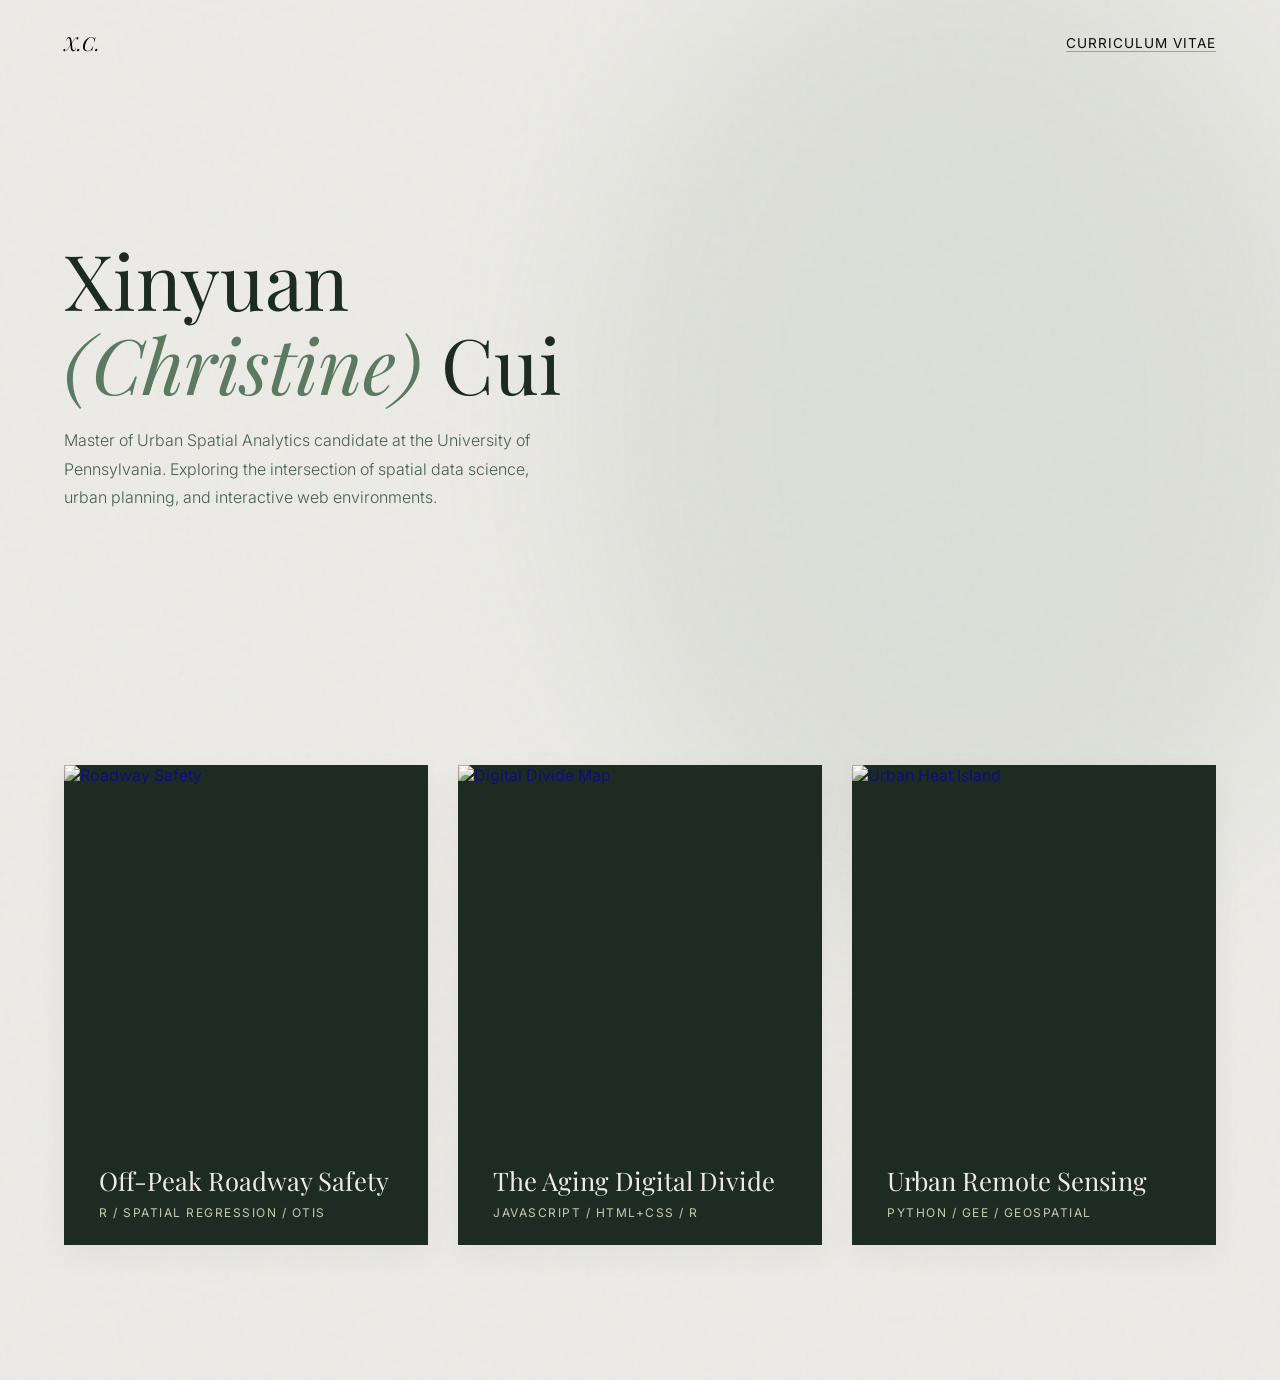
==== index.html @ 3299cdf0 "Add files via upload" ====
<!DOCTYPE html>
<html lang="en">
<head>
    <meta charset="UTF-8">
    <meta name="viewport" content="width=device-width, initial-scale=1.0">
    <title>Xinyuan (Christine) Cui | Portfolio</title>
    <link rel="preconnect" href="https://fonts.googleapis.com">
    <link rel="preconnect" href="https://fonts.gstatic.com" crossorigin>
    <link href="https://fonts.googleapis.com/css2?family=Playfair+Display:ital,wght@0,400;0,700;1,400&family=Inter:wght@300;400;500&display=swap" rel="stylesheet">
    
    <style>
        /* 核心色彩与基础排版 */
        :root {
            --bg-color: #ECEBE6; 
            --text-dark: #1E2B22; 
            --accent-green: #5B7A61; 
            --highlight: #C4CBAF; 
            --font-serif: 'Playfair Display', serif;
            --font-sans: 'Inter', sans-serif;
        }

        body {
            margin: 0; padding: 0;
            background-color: var(--bg-color);
            color: var(--text-dark);
            font-family: var(--font-sans);
            overflow-x: hidden;
            /* 胶片噪点质感 */
            background-image: url("data:image/svg+xml,%3Csvg viewBox='0 0 200 200' xmlns='http://www.w3.org/2000/svg'%3E%3Cfilter id='noiseFilter'%3E%3CfeTurbulence type='fractalNoise' baseFrequency='0.85' numOctaves='3' stitchTiles='stitch'/%3E%3C/filter%3E%3Crect width='100%25' height='100%25' filter='url(%23noiseFilter)' opacity='0.05'/%3E%3C/svg%3E");
        }

        ::-webkit-scrollbar { width: 0px; background: transparent; }

        /* 顶部导航 */
        nav {
            position: fixed; top: 0; width: 100%;
            padding: 30px 5vw; display: flex;
            justify-content: space-between; align-items: center;
            box-sizing: border-box; z-index: 100;
            mix-blend-mode: difference; color: #ECEBE6;
        }
        .nav-logo { font-family: var(--font-serif); font-size: 1.2rem; font-style: italic; }
        .resume-link {
            font-family: var(--font-sans); font-size: 0.85rem; text-transform: uppercase;
            letter-spacing: 1px; color: #ECEBE6; text-decoration: none;
            border-bottom: 1px solid rgba(236, 235, 230, 0.3); transition: all 0.3s ease;
        }
        .resume-link:hover { border-bottom-color: #ECEBE6; }

        /* 全屏首屏 */
        .hero {
            height: 85vh; display: flex; flex-direction: column;
            justify-content: center; padding-left: 5vw; position: relative;
        }
        .hero-bg-element {
            position: absolute; top: -10%; right: -5%;
            width: 60vw; height: 110vh; background-color: var(--accent-green);
            opacity: 0.1; border-radius: 50%; filter: blur(80px); z-index: -1;
        }
        .hero h1 { font-family: var(--font-serif); font-size: clamp(3.5rem, 6vw, 6rem); line-height: 1.1; margin: 0; font-weight: 400; }
        .hero h1 span { color: var(--accent-green); font-style: italic; }
        .hero-subtitle { margin-top: 20px; max-width: 500px; font-size: 1rem; line-height: 1.8; font-weight: 300; color: #4A5D4E; }

        /* =========================================
           5. 画廊风：三分栏悬浮交互网格
           ========================================= */
        .projects-grid {
            display: grid;
            grid-template-columns: repeat(3, 1fr); /* 一行三个 */
            gap: 30px; /* 卡片之间的间距 */
            padding: 0 5vw 15vh 5vw;
            max-width: 1600px;
            margin: 0 auto;
        }

        /* 将整个卡片作为链接 */
        .project-card {
            position: relative;
            height: 480px; /* 卡片统一高度 */
            overflow: hidden;
            display: flex;
            align-items: flex-end; /* 让文字默认沉在底部 */
            text-decoration: none; /* 去除链接下划线 */
            background-color: var(--text-dark);
            /* 关键交互：静止时的阴影和过渡动画 */
            box-shadow: 0 10px 30px rgba(0,0,0,0.05);
            transition: transform 0.5s cubic-bezier(0.25, 1, 0.5, 1), box-shadow 0.5s ease;
        }

        /* 鼠标悬浮：卡片整体放大变立体 */
        .project-card:hover {
            transform: scale(1.04) translateY(-10px);
            box-shadow: 0 30px 50px rgba(30, 43, 34, 0.2);
            z-index: 10;
        }

        /* 卡片背景图 */
        .project-bg {
            position: absolute;
            top: 0; left: 0; width: 100%; height: 100%;
            object-fit: cover;
            /* 静止时带有一点复古滤镜 */
            filter: grayscale(40%) sepia(20%);
            transition: transform 0.7s ease, filter 0.5s ease;
            z-index: 1;
        }

        /* 鼠标悬浮：图片往内部放大，色彩恢复 */
        .project-card:hover .project-bg {
            transform: scale(1.1);
            filter: grayscale(0%) sepia(0%);
        }

        /* 渐变遮罩：确保文字永远清晰 */
        .project-overlay {
            position: absolute;
            top: 0; left: 0; width: 100%; height: 100%;
            background: linear-gradient(to top, rgba(30,43,34, 0.95) 0%, rgba(30,43,34, 0.2) 60%, transparent 100%);
            z-index: 2;
            transition: background 0.5s ease;
        }

        /* 鼠标悬浮：遮罩变更为森绿色，且覆盖全图 */
        .project-card:hover .project-overlay {
            background: rgba(91,122,97, 0.85); /* 半透明森绿底色 */
        }

        /* 卡片文本内容区 */
        .project-content {
            position: relative;
            z-index: 3;
            padding: 35px;
            color: #ECEBE6;
            width: 100%;
            box-sizing: border-box;
            transform: translateY(10px); /* 静止时稍微偏下 */
            transition: transform 0.5s cubic-bezier(0.25, 1, 0.5, 1);
        }

        /* 鼠标悬浮：文字整体上浮 */
        .project-card:hover .project-content {
            transform: translateY(0);
        }

        .project-title {
            font-family: var(--font-serif);
            font-size: 1.6rem;
            margin: 0 0 8px 0;
            font-weight: 400;
        }

        .project-tags {
            font-size: 0.75rem;
            text-transform: uppercase;
            letter-spacing: 1.5px;
            color: var(--highlight);
            margin: 0;
            transition: margin 0.5s ease;
        }

        /* 隐藏的详细信息：静止时高度为0且透明 */
        .project-details {
            max-height: 0;
            opacity: 0;
            overflow: hidden;
            font-family: var(--font-sans);
            font-size: 0.9rem;
            font-weight: 300;
            line-height: 1.6;
            color: rgba(236, 235, 230, 0.9);
            transition: all 0.5s cubic-bezier(0.25, 1, 0.5, 1);
        }

        /* 鼠标悬浮：展开隐藏信息 */
        .project-card:hover .project-details {
            max-height: 200px;
            opacity: 1;
            margin-top: 20px; /* 撑开与标题的间距 */
        }

        /* 响应式：屏幕变窄时自动变成两列或一列 */
        @media (max-width: 1100px) {
            .projects-grid { grid-template-columns: repeat(2, 1fr); }
        }
        @media (max-width: 768px) {
            .projects-grid { grid-template-columns: 1fr; }
            .hero { height: 70vh; }
            .hero h1 { font-size: 3.5rem; }
        }
    </style>
</head>
<body>

    <nav>
        <div class="nav-logo">X.C.</div>
        <a href="assets/resume.pdf" target="_blank" class="resume-link">Curriculum Vitae</a>
    </nav>

    <section class="hero">
        <div class="hero-bg-element"></div>
        <h1>Xinyuan<br><span>(Christine)</span> Cui</h1>
        <p class="hero-subtitle">
            Master of Urban Spatial Analytics candidate at the University of Pennsylvania. Exploring the intersection of spatial data science, urban planning, and interactive web environments.
        </p>
    </section>

    <section class="projects-grid">
        
        <a href="projects/otis_roadway_safety/analysis.html" class="project-card">
            <img src="assets/project1_cover.jpg" alt="Roadway Safety" class="project-bg">
            <div class="project-overlay"></div>
            
            <div class="project-content">
                <h2 class="project-title">Off-Peak Roadway Safety</h2>
                <p class="project-tags">R / Spatial Regression / OTIS</p>
                
                <div class="project-details">
                    A spatial analysis project for the Philadelphia OTIS. By cleaning and applying spatial regression models to crash data, this project identifies high-risk urban corridors and built-environment factors during non-peak hours.
                    <br><br><strong>Click to view Quarto Report →</strong>
                </div>
            </div>
        </a>

        <a href="projects/digital_divide_map/map.html" class="project-card">
            <img src="assets/project2_cover.jpg" alt="Digital Divide Map" class="project-bg">
            <div class="project-overlay"></div>
            
            <div class="project-content">
                <h2 class="project-title">The Aging Digital Divide</h2>
                <p class="project-tags">JavaScript / HTML+CSS / R</p>
                
                <div class="project-details">
                    An interactive bivariate mapping application utilizing ACS data. It visualizes the intersection of median age and broadband access across Philadelphia, highlighting severe connectivity gaps in older neighborhoods.
                    <br><br><strong>Click to launch Web App →</strong>
                </div>
            </div>
        </a>

        <a href="#" class="project-card">
            <img src="assets/project3_cover.jpg" alt="Urban Heat Island" class="project-bg">
            <div class="project-overlay"></div>
            
            <div class="project-content">
                <h2 class="project-title">Urban Remote Sensing</h2>
                <p class="project-tags">Python / GEE / Geospatial</p>
                
                <div class="project-details">
                    Utilizing satellite imagery and machine learning to monitor urban surface temperatures and vegetative cover, providing actionable insights for sustainable city planning and climate resilience.
                    <br><br><strong>Click to view Analysis →</strong>
                </div>
            </div>
        </a>

    </section>

</body>
</html>
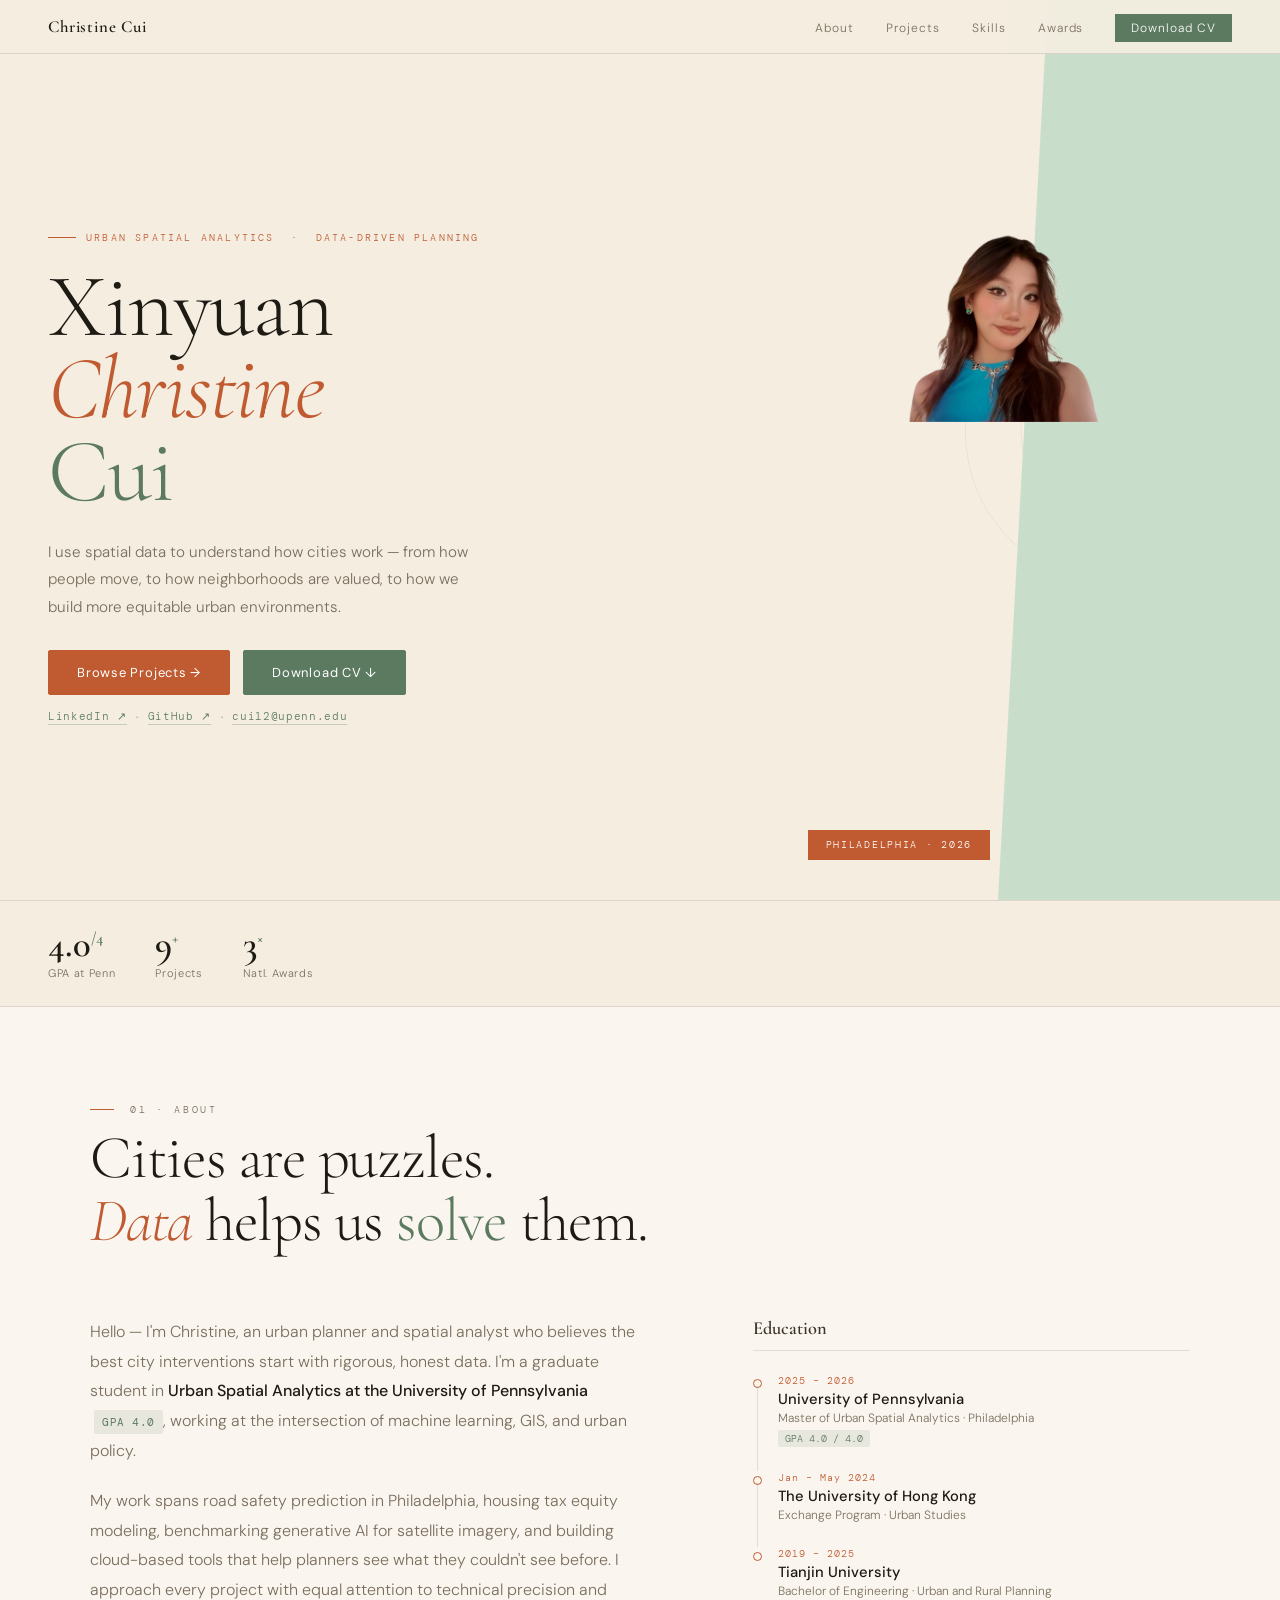
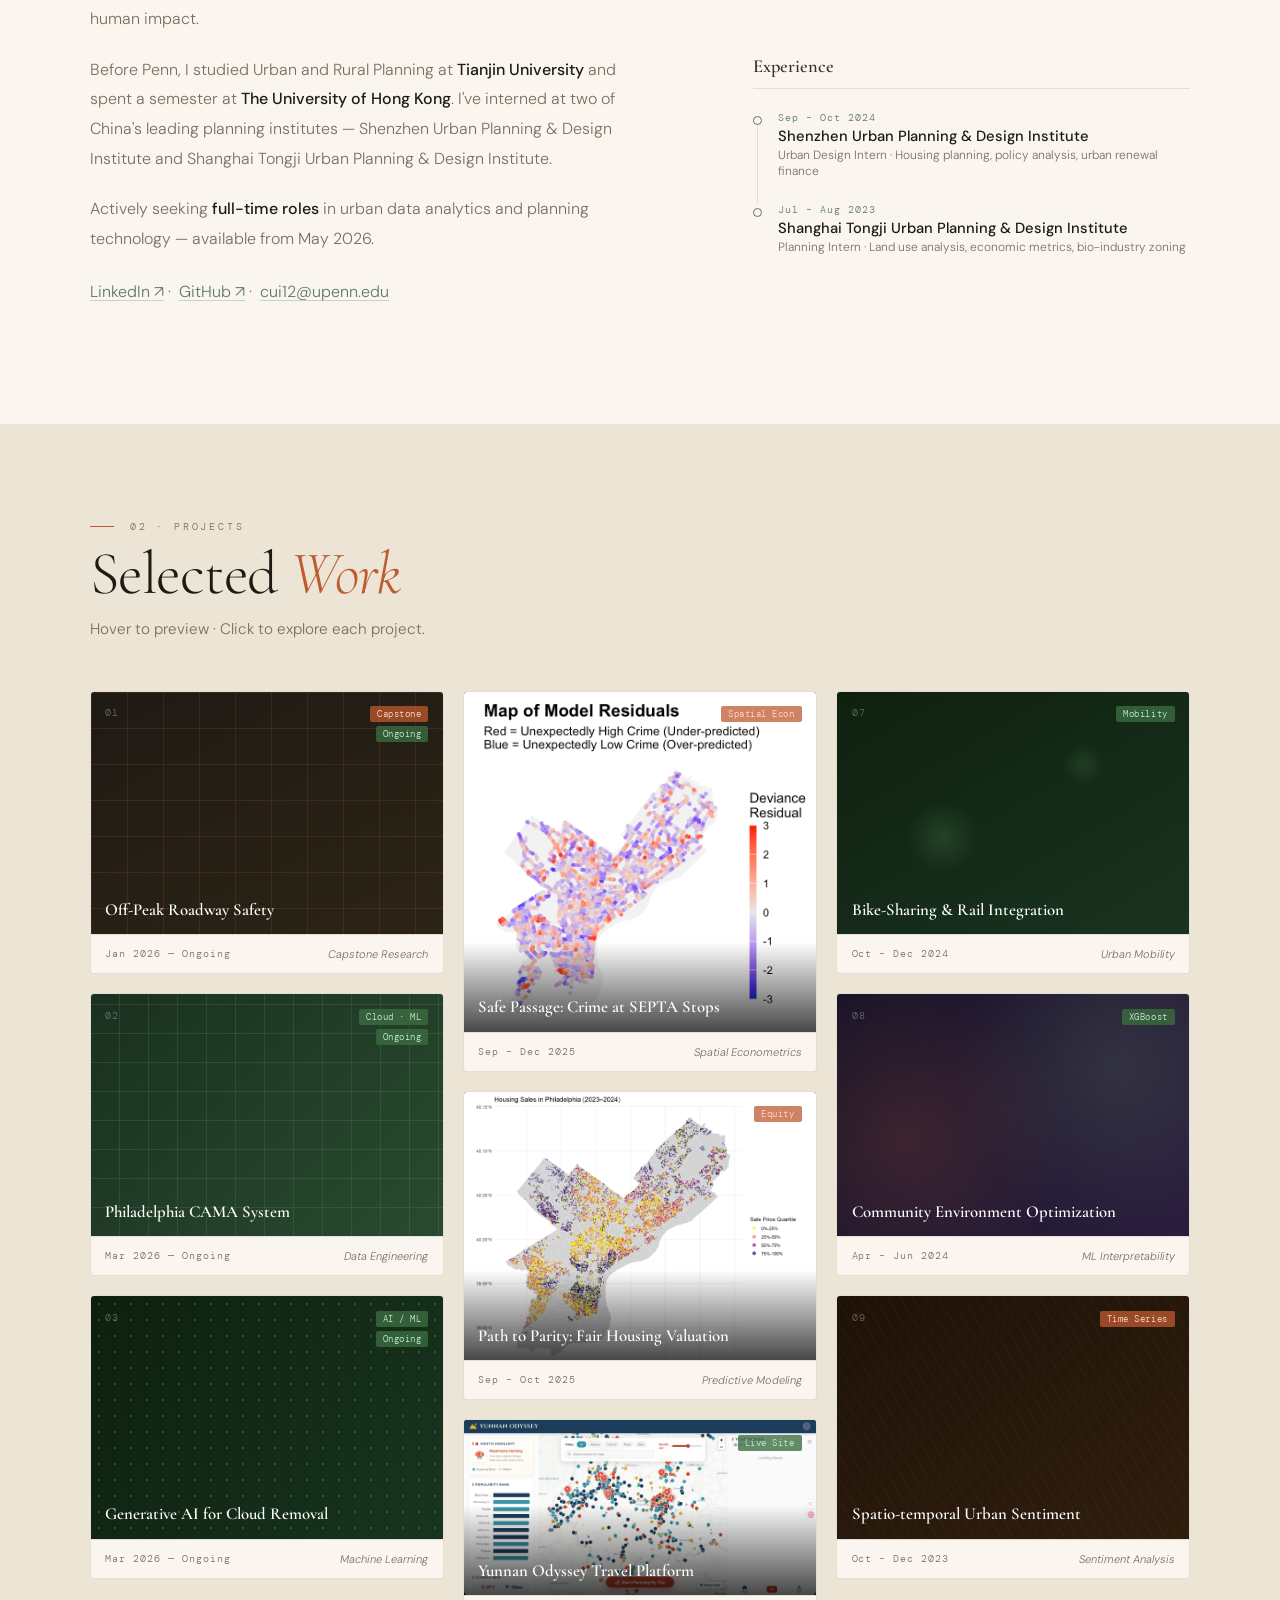
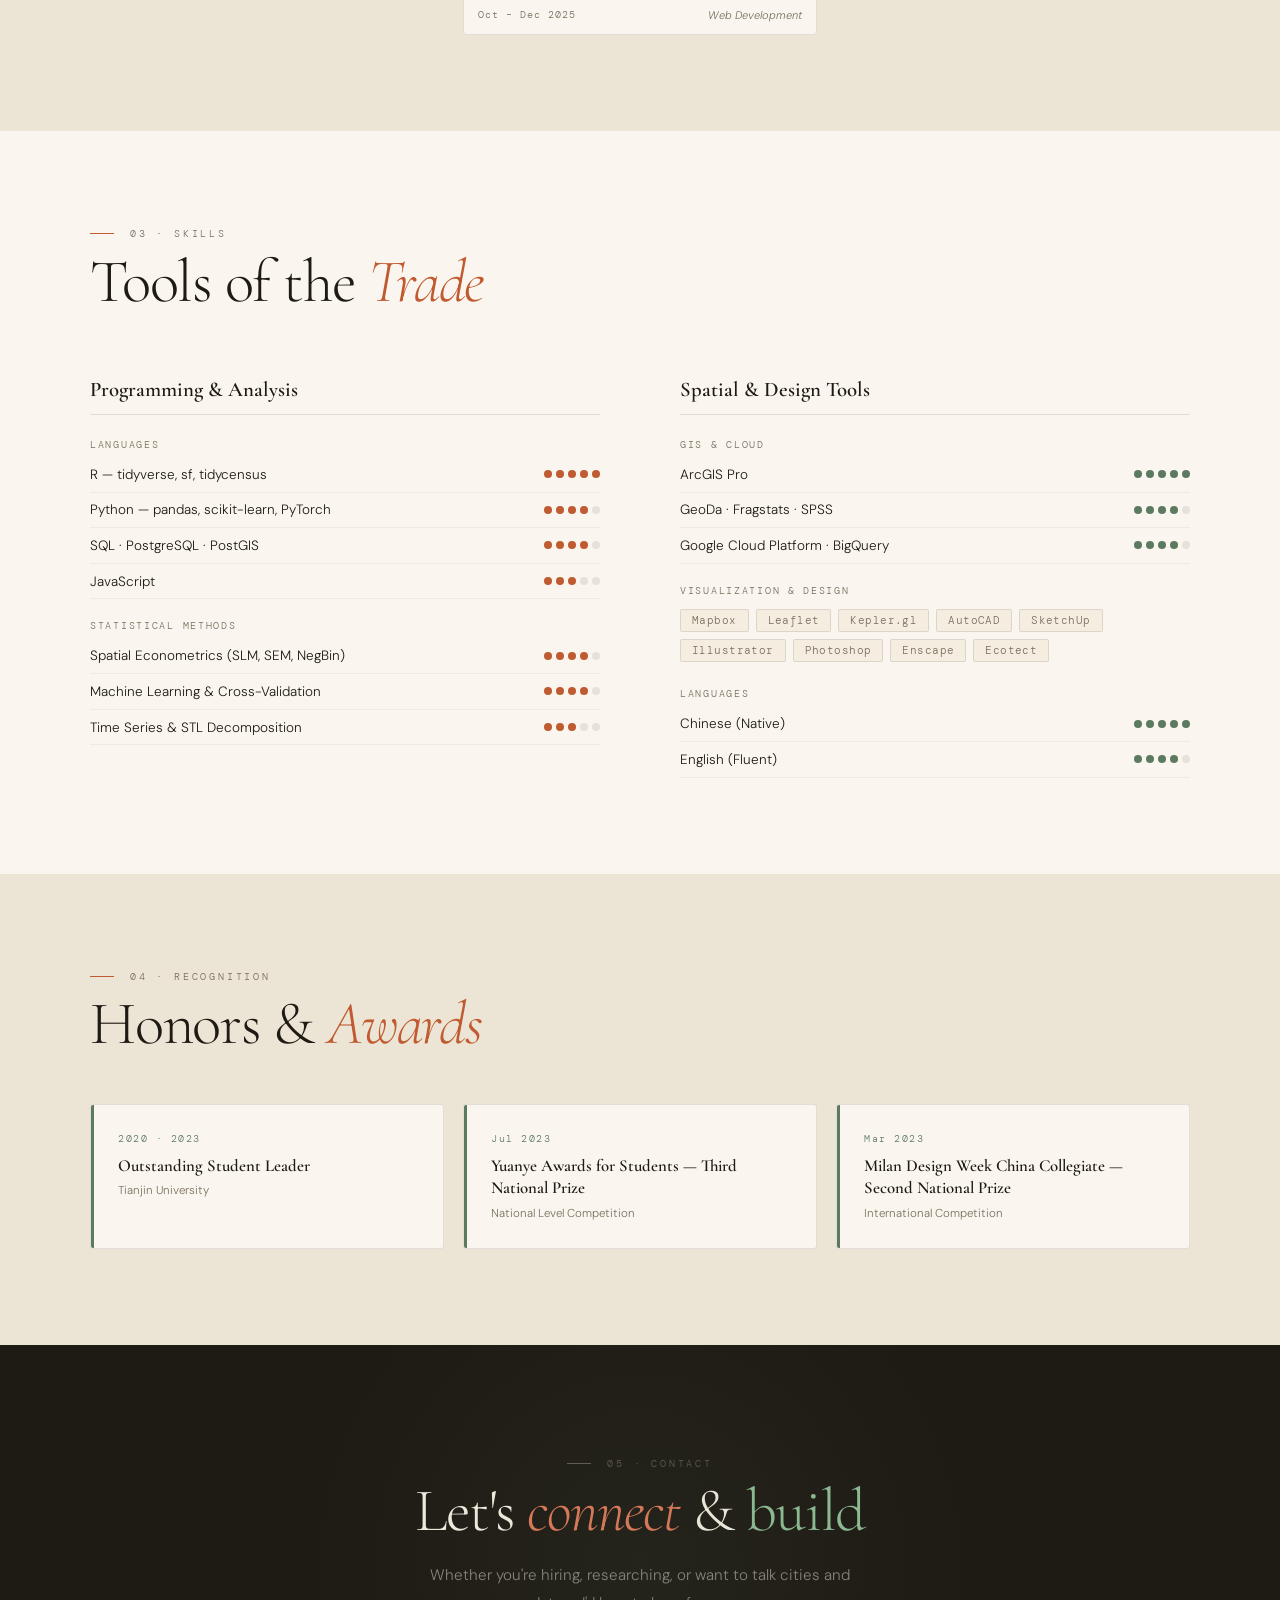
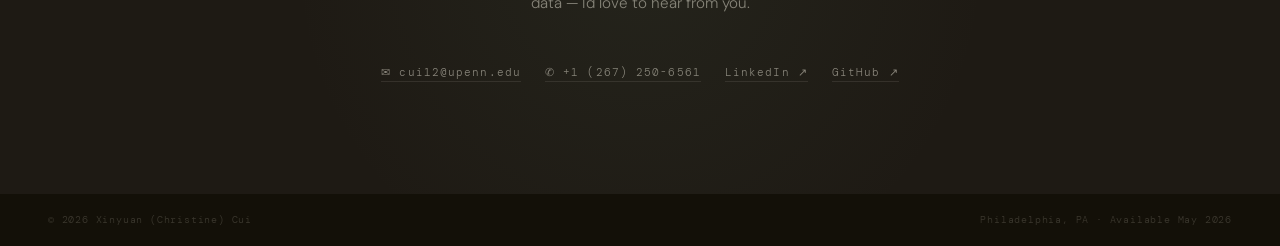
==== commit 999ba4d7: "Replace portfolio with updated personal website New design includes full project gallery, about sect" ====
--- a/index.html
+++ b/index.html
@@ -1,257 +1,573 @@
 <!DOCTYPE html>
 <html lang="en">
 <head>
-    <meta charset="UTF-8">
-    <meta name="viewport" content="width=device-width, initial-scale=1.0">
-    <title>Xinyuan (Christine) Cui | Portfolio</title>
-    <link rel="preconnect" href="https://fonts.googleapis.com">
-    <link rel="preconnect" href="https://fonts.gstatic.com" crossorigin>
-    <link href="https://fonts.googleapis.com/css2?family=Playfair+Display:ital,wght@0,400;0,700;1,400&family=Inter:wght@300;400;500&display=swap" rel="stylesheet">
-    
-    <style>
-        /* 核心色彩与基础排版 */
-        :root {
-            --bg-color: #ECEBE6; 
-            --text-dark: #1E2B22; 
-            --accent-green: #5B7A61; 
-            --highlight: #C4CBAF; 
-            --font-serif: 'Playfair Display', serif;
-            --font-sans: 'Inter', sans-serif;
-        }
-
-        body {
-            margin: 0; padding: 0;
-            background-color: var(--bg-color);
-            color: var(--text-dark);
-            font-family: var(--font-sans);
-            overflow-x: hidden;
-            /* 胶片噪点质感 */
-            background-image: url("data:image/svg+xml,%3Csvg viewBox='0 0 200 200' xmlns='http://www.w3.org/2000/svg'%3E%3Cfilter id='noiseFilter'%3E%3CfeTurbulence type='fractalNoise' baseFrequency='0.85' numOctaves='3' stitchTiles='stitch'/%3E%3C/filter%3E%3Crect width='100%25' height='100%25' filter='url(%23noiseFilter)' opacity='0.05'/%3E%3C/svg%3E");
-        }
-
-        ::-webkit-scrollbar { width: 0px; background: transparent; }
-
-        /* 顶部导航 */
-        nav {
-            position: fixed; top: 0; width: 100%;
-            padding: 30px 5vw; display: flex;
-            justify-content: space-between; align-items: center;
-            box-sizing: border-box; z-index: 100;
-            mix-blend-mode: difference; color: #ECEBE6;
-        }
-        .nav-logo { font-family: var(--font-serif); font-size: 1.2rem; font-style: italic; }
-        .resume-link {
-            font-family: var(--font-sans); font-size: 0.85rem; text-transform: uppercase;
-            letter-spacing: 1px; color: #ECEBE6; text-decoration: none;
-            border-bottom: 1px solid rgba(236, 235, 230, 0.3); transition: all 0.3s ease;
-        }
-        .resume-link:hover { border-bottom-color: #ECEBE6; }
-
-        /* 全屏首屏 */
-        .hero {
-            height: 85vh; display: flex; flex-direction: column;
-            justify-content: center; padding-left: 5vw; position: relative;
-        }
-        .hero-bg-element {
-            position: absolute; top: -10%; right: -5%;
-            width: 60vw; height: 110vh; background-color: var(--accent-green);
-            opacity: 0.1; border-radius: 50%; filter: blur(80px); z-index: -1;
-        }
-        .hero h1 { font-family: var(--font-serif); font-size: clamp(3.5rem, 6vw, 6rem); line-height: 1.1; margin: 0; font-weight: 400; }
-        .hero h1 span { color: var(--accent-green); font-style: italic; }
-        .hero-subtitle { margin-top: 20px; max-width: 500px; font-size: 1rem; line-height: 1.8; font-weight: 300; color: #4A5D4E; }
-
-        /* =========================================
-           5. 画廊风：三分栏悬浮交互网格
-           ========================================= */
-        .projects-grid {
-            display: grid;
-            grid-template-columns: repeat(3, 1fr); /* 一行三个 */
-            gap: 30px; /* 卡片之间的间距 */
-            padding: 0 5vw 15vh 5vw;
-            max-width: 1600px;
-            margin: 0 auto;
-        }
-
-        /* 将整个卡片作为链接 */
-        .project-card {
-            position: relative;
-            height: 480px; /* 卡片统一高度 */
-            overflow: hidden;
-            display: flex;
-            align-items: flex-end; /* 让文字默认沉在底部 */
-            text-decoration: none; /* 去除链接下划线 */
-            background-color: var(--text-dark);
-            /* 关键交互：静止时的阴影和过渡动画 */
-            box-shadow: 0 10px 30px rgba(0,0,0,0.05);
-            transition: transform 0.5s cubic-bezier(0.25, 1, 0.5, 1), box-shadow 0.5s ease;
-        }
-
-        /* 鼠标悬浮：卡片整体放大变立体 */
-        .project-card:hover {
-            transform: scale(1.04) translateY(-10px);
-            box-shadow: 0 30px 50px rgba(30, 43, 34, 0.2);
-            z-index: 10;
-        }
-
-        /* 卡片背景图 */
-        .project-bg {
-            position: absolute;
-            top: 0; left: 0; width: 100%; height: 100%;
-            object-fit: cover;
-            /* 静止时带有一点复古滤镜 */
-            filter: grayscale(40%) sepia(20%);
-            transition: transform 0.7s ease, filter 0.5s ease;
-            z-index: 1;
-        }
-
-        /* 鼠标悬浮：图片往内部放大，色彩恢复 */
-        .project-card:hover .project-bg {
-            transform: scale(1.1);
-            filter: grayscale(0%) sepia(0%);
-        }
-
-        /* 渐变遮罩：确保文字永远清晰 */
-        .project-overlay {
-            position: absolute;
-            top: 0; left: 0; width: 100%; height: 100%;
-            background: linear-gradient(to top, rgba(30,43,34, 0.95) 0%, rgba(30,43,34, 0.2) 60%, transparent 100%);
-            z-index: 2;
-            transition: background 0.5s ease;
-        }
-
-        /* 鼠标悬浮：遮罩变更为森绿色，且覆盖全图 */
-        .project-card:hover .project-overlay {
-            background: rgba(91,122,97, 0.85); /* 半透明森绿底色 */
-        }
-
-        /* 卡片文本内容区 */
-        .project-content {
-            position: relative;
-            z-index: 3;
-            padding: 35px;
-            color: #ECEBE6;
-            width: 100%;
-            box-sizing: border-box;
-            transform: translateY(10px); /* 静止时稍微偏下 */
-            transition: transform 0.5s cubic-bezier(0.25, 1, 0.5, 1);
-        }
-
-        /* 鼠标悬浮：文字整体上浮 */
-        .project-card:hover .project-content {
-            transform: translateY(0);
-        }
-
-        .project-title {
-            font-family: var(--font-serif);
-            font-size: 1.6rem;
-            margin: 0 0 8px 0;
-            font-weight: 400;
-        }
-
-        .project-tags {
-            font-size: 0.75rem;
-            text-transform: uppercase;
-            letter-spacing: 1.5px;
-            color: var(--highlight);
-            margin: 0;
-            transition: margin 0.5s ease;
-        }
-
-        /* 隐藏的详细信息：静止时高度为0且透明 */
-        .project-details {
-            max-height: 0;
-            opacity: 0;
-            overflow: hidden;
-            font-family: var(--font-sans);
-            font-size: 0.9rem;
-            font-weight: 300;
-            line-height: 1.6;
-            color: rgba(236, 235, 230, 0.9);
-            transition: all 0.5s cubic-bezier(0.25, 1, 0.5, 1);
-        }
-
-        /* 鼠标悬浮：展开隐藏信息 */
-        .project-card:hover .project-details {
-            max-height: 200px;
-            opacity: 1;
-            margin-top: 20px; /* 撑开与标题的间距 */
-        }
-
-        /* 响应式：屏幕变窄时自动变成两列或一列 */
-        @media (max-width: 1100px) {
-            .projects-grid { grid-template-columns: repeat(2, 1fr); }
-        }
-        @media (max-width: 768px) {
-            .projects-grid { grid-template-columns: 1fr; }
-            .hero { height: 70vh; }
-            .hero h1 { font-size: 3.5rem; }
-        }
-    </style>
+  <meta charset="UTF-8">
+  <meta name="viewport" content="width=device-width, initial-scale=1.0">
+  <title>Christine Cui — Urban Spatial Analyst</title>
+  <link rel="preconnect" href="https://fonts.googleapis.com">
+  <link href="https://fonts.googleapis.com/css2?family=Cormorant+Garamond:ital,wght@0,300;0,400;0,600;1,300;1,500&family=DM+Sans:ital,wght@0,300;0,400;0,500;1,300&family=DM+Mono:wght@300;400&display=swap" rel="stylesheet">
+  <link rel="stylesheet" href="style.css">
 </head>
 <body>
 
-    <nav>
-        <div class="nav-logo">X.C.</div>
-        <a href="assets/resume.pdf" target="_blank" class="resume-link">Curriculum Vitae</a>
-    </nav>
-
-    <section class="hero">
-        <div class="hero-bg-element"></div>
-        <h1>Xinyuan<br><span>(Christine)</span> Cui</h1>
-        <p class="hero-subtitle">
-            Master of Urban Spatial Analytics candidate at the University of Pennsylvania. Exploring the intersection of spatial data science, urban planning, and interactive web environments.
+<!-- ============================================================
+  NAV
+  ============================================================ -->
+<nav>
+  <a href="#" class="nav-logo">Christine Cui</a>
+  <ul class="nav-links">
+    <li><a href="#about">About</a></li>
+    <li><a href="#projects">Projects</a></li>
+    <li><a href="#skills">Skills</a></li>
+    <li><a href="#awards">Awards</a></li>
+    <li><a href="CV 0327 job.pdf" download class="nav-cta">Download CV</a></li>
+  </ul>
+</nav>
+
+
+<!-- ============================================================
+  HERO
+  ============================================================ -->
+<section class="hero">
+  <div class="hero-bg-letter" aria-hidden="true">C</div>
+
+  <!-- Left: text -->
+  <div class="hero-left">
+    <div class="hero-eyebrow">Urban Spatial Analytics &nbsp;·&nbsp; Data-Driven Planning</div>
+    <h1>Xinyuan<br><em>Christine</em><br><span class="gr">Cui</span></h1>
+    <p class="hero-desc">I use spatial data to understand how cities work — from how people move, to how neighborhoods are valued, to how we build more equitable urban environments.</p>
+    <div class="hero-ctas">
+      <a href="#projects" class="btn btn-rust">Browse Projects →</a>
+      <a href="CV 0327 job.pdf" download class="btn btn-sage">Download CV ↓</a>
+    </div>
+    <div class="hero-social">
+      <a href="https://www.linkedin.com/in/christine-cuixinyuan/" target="_blank" class="hero-social-link">LinkedIn ↗</a>
+      <span class="hero-social-dot">·</span>
+      <a href="https://github.com/ChristineCui12" target="_blank" class="hero-social-link">GitHub ↗</a>
+      <span class="hero-social-dot">·</span>
+      <a href="mailto:cui12@upenn.edu" class="hero-social-link">cui12@upenn.edu</a>
+    </div>
+  </div>
+
+  <!-- Right: photo panel -->
+  <div class="hero-photo">
+    <div class="photo-bg"></div>
+    <img src="photo.png" alt="Christine Cui" class="photo-img">
+    <div class="photo-badge">Philadelphia · 2026</div>
+  </div>
+</section>
+
+<div class="hero-stats-bar">
+  <div class="hero-stats">
+    <div><div class="stat-val">4.0<sup>/4</sup></div><div class="stat-lbl">GPA at Penn</div></div>
+    <div><div class="stat-val">9<sup>+</sup></div><div class="stat-lbl">Projects</div></div>
+    <div><div class="stat-val">3<sup>×</sup></div><div class="stat-lbl">Natl. Awards</div></div>
+  </div>
+</div>
+
+
+<!-- ============================================================
+  ABOUT  (01)
+  ============================================================ -->
+<section id="about">
+  <div class="container">
+    <div class="sec-eyebrow">01 · About</div>
+    <h2>Cities are puzzles.<br><em>Data</em> helps us <span class="gr">solve</span> them.</h2>
+
+    <div class="about-grid reveal">
+
+      <!-- Left: bio text -->
+      <div class="about-text">
+        <p>Hello — I'm Christine, an urban planner and spatial analyst who believes the best city interventions start with rigorous, honest data. I'm a graduate student in <strong>Urban Spatial Analytics at the University of Pennsylvania</strong><span class="badge">GPA 4.0</span>, working at the intersection of machine learning, GIS, and urban policy.</p>
+        <p>My work spans road safety prediction in Philadelphia, housing tax equity modeling, benchmarking generative AI for satellite imagery, and building cloud-based tools that help planners see what they couldn't see before. I approach every project with equal attention to technical precision and human impact.</p>
+        <p>Before Penn, I studied Urban and Rural Planning at <strong>Tianjin University</strong> and spent a semester at <strong>The University of Hong Kong</strong>. I've interned at two of China's leading planning institutes — Shenzhen Urban Planning &amp; Design Institute and Shanghai Tongji Urban Planning &amp; Design Institute.</p>
+        <p>Actively seeking <strong>full-time roles</strong> in urban data analytics and planning technology — available from May 2026.</p>
+        <p style="margin-top:1.5rem">
+          <a href="https://www.linkedin.com/in/christine-cuixinyuan/" target="_blank">LinkedIn ↗</a>&nbsp;·&nbsp;
+          <a href="https://github.com/ChristineCui12" target="_blank">GitHub ↗</a>&nbsp;·&nbsp;
+          <a href="mailto:cui12@upenn.edu">cui12@upenn.edu</a>
         </p>
-    </section>
-
-    <section class="projects-grid">
-        
-        <a href="projects/otis_roadway_safety/analysis.html" class="project-card">
-            <img src="assets/project1_cover.jpg" alt="Roadway Safety" class="project-bg">
-            <div class="project-overlay"></div>
-            
-            <div class="project-content">
-                <h2 class="project-title">Off-Peak Roadway Safety</h2>
-                <p class="project-tags">R / Spatial Regression / OTIS</p>
-                
-                <div class="project-details">
-                    A spatial analysis project for the Philadelphia OTIS. By cleaning and applying spatial regression models to crash data, this project identifies high-risk urban corridors and built-environment factors during non-peak hours.
-                    <br><br><strong>Click to view Quarto Report →</strong>
-                </div>
-            </div>
-        </a>
-
-        <a href="projects/digital_divide_map/map.html" class="project-card">
-            <img src="assets/project2_cover.jpg" alt="Digital Divide Map" class="project-bg">
-            <div class="project-overlay"></div>
-            
-            <div class="project-content">
-                <h2 class="project-title">The Aging Digital Divide</h2>
-                <p class="project-tags">JavaScript / HTML+CSS / R</p>
-                
-                <div class="project-details">
-                    An interactive bivariate mapping application utilizing ACS data. It visualizes the intersection of median age and broadband access across Philadelphia, highlighting severe connectivity gaps in older neighborhoods.
-                    <br><br><strong>Click to launch Web App →</strong>
-                </div>
-            </div>
-        </a>
-
-        <a href="#" class="project-card">
-            <img src="assets/project3_cover.jpg" alt="Urban Heat Island" class="project-bg">
-            <div class="project-overlay"></div>
-            
-            <div class="project-content">
-                <h2 class="project-title">Urban Remote Sensing</h2>
-                <p class="project-tags">Python / GEE / Geospatial</p>
-                
-                <div class="project-details">
-                    Utilizing satellite imagery and machine learning to monitor urban surface temperatures and vegetative cover, providing actionable insights for sustainable city planning and climate resilience.
-                    <br><br><strong>Click to view Analysis →</strong>
-                </div>
-            </div>
-        </a>
-
-    </section>
-
+      </div>
+
+      <!-- Right: education + experience timeline -->
+      <div>
+        <div style="margin-bottom:2rem">
+          <div class="tl-heading">Education</div>
+
+          <div class="tl-item">
+            <div class="tl-dot"></div>
+            <div>
+              <div class="tl-yr">2025 – 2026</div>
+              <div class="tl-school">University of Pennsylvania</div>
+              <div class="tl-prog">Master of Urban Spatial Analytics · Philadelphia</div>
+              <span class="tl-gpa">GPA 4.0 / 4.0</span>
+            </div>
+          </div>
+
+          <div class="tl-item">
+            <div class="tl-dot"></div>
+            <div>
+              <div class="tl-yr">Jan – May 2024</div>
+              <div class="tl-school">The University of Hong Kong</div>
+              <div class="tl-prog">Exchange Program · Urban Studies</div>
+            </div>
+          </div>
+
+          <div class="tl-item">
+            <div class="tl-dot"></div>
+            <div>
+              <div class="tl-yr">2019 – 2025</div>
+              <div class="tl-school">Tianjin University</div>
+              <div class="tl-prog">Bachelor of Engineering · Urban and Rural Planning</div>
+            </div>
+          </div>
+        </div>
+
+        <div>
+          <div class="tl-heading">Experience</div>
+
+          <div class="tl-item">
+            <div class="tl-dot gr"></div>
+            <div>
+              <div class="tl-yr gr">Sep – Oct 2024</div>
+              <div class="tl-school">Shenzhen Urban Planning &amp; Design Institute</div>
+              <div class="tl-prog">Urban Design Intern · Housing planning, policy analysis, urban renewal finance</div>
+            </div>
+          </div>
+
+          <div class="tl-item">
+            <div class="tl-dot gr"></div>
+            <div>
+              <div class="tl-yr gr">Jul – Aug 2023</div>
+              <div class="tl-school">Shanghai Tongji Urban Planning &amp; Design Institute</div>
+              <div class="tl-prog">Planning Intern · Land use analysis, economic metrics, bio-industry zoning</div>
+            </div>
+          </div>
+        </div>
+      </div>
+
+    </div><!-- /about-grid -->
+  </div>
+</section>
+
+
+<!-- ============================================================
+  PROJECTS  (02)
+  To add a new project:
+    1. Copy a .proj-card block below
+    2. Change the card number (card-num), visual class (v1–v9), tags, title
+    3. Fill in .ov-title, .ov-desc, .ov-tech chips, .ov-link href
+    4. Update .cf-yr and .cf-type in card-foot
+    5. Add a new .vN style in style.css if you need a new visual
+  ============================================================ -->
+<section id="projects">
+  <div class="container">
+    <div class="proj-header">
+      <div>
+        <div class="sec-eyebrow">02 · Projects</div>
+        <h2>Selected <em>Work</em></h2>
+        <p class="proj-intro">Hover to preview · Click to explore each project.</p>
+      </div>
+    </div>
+
+    <div class="proj-grid reveal">
+
+      <!-- PROJECT 01 ─────────────────────────────── -->
+      <div class="proj-card rd1" onclick="window.open('#', '_self')">
+        <div class="card-vis v1">
+          <div class="card-num">01</div>
+          <div class="ctags">
+            <span class="ct ct-r">Capstone</span>
+            <span class="ct ct-g">Ongoing</span>
+          </div>
+          <div class="card-title">Off-Peak Roadway Safety</div>
+          <div class="card-overlay">
+            <div class="ov-title">Understanding Off-Peak Roadway Safety</div>
+            <div class="ov-desc">Predictive model + spatial analytics tool identifying high-speed driving risks in Philadelphia. Dashboard to help city planners mitigate off-peak fatalities by modeling road design relationships.</div>
+            <div class="ov-tech">
+              <span class="ov-chip">R</span>
+              <span class="ov-chip">Spatial Modeling</span>
+              <span class="ov-chip">Dashboard</span>
+              <span class="ov-chip">Road Safety</span>
+            </div>
+            <a href="#" class="ov-link">In Progress ↗</a>
+          </div>
+        </div>
+        <div class="card-foot">
+          <span class="cf-yr">Jan 2026 — Ongoing</span>
+          <span class="cf-type">Capstone Research</span>
+        </div>
+      </div>
+
+      <!-- PROJECT 02 ─────────────────────────────── -->
+      <div class="proj-card rd2" onclick="window.open('#', '_self')">
+        <div class="card-vis v2">
+          <div class="card-num">02</div>
+          <div class="ctags">
+            <span class="ct ct-g">Cloud · ML</span>
+            <span class="ct ct-g">Ongoing</span>
+          </div>
+          <div class="card-title">Philadelphia CAMA System</div>
+          <div class="card-overlay">
+            <div class="ov-title">Philadelphia CAMA Property Tax</div>
+            <div class="ov-desc">GCP pipeline (Cloud Storage, BigQuery, Cloud Functions, Cloud Run) for automated property valuation. ML models predict assessed values, deployed via interactive map dashboard.</div>
+            <div class="ov-tech">
+              <span class="ov-chip">BigQuery</span>
+              <span class="ov-chip">Cloud Run</span>
+              <span class="ov-chip">Python</span>
+              <span class="ov-chip">Mapbox</span>
+            </div>
+            <a href="#" class="ov-link">In Progress ↗</a>
+          </div>
+        </div>
+        <div class="card-foot">
+          <span class="cf-yr">Mar 2026 — Ongoing</span>
+          <span class="cf-type">Data Engineering</span>
+        </div>
+      </div>
+
+      <!-- PROJECT 03 ─────────────────────────────── -->
+      <div class="proj-card rd3" onclick="window.open('#', '_self')">
+        <div class="card-vis v3">
+          <div class="card-num">03</div>
+          <div class="ctags">
+            <span class="ct ct-g">AI / ML</span>
+            <span class="ct ct-g">Ongoing</span>
+          </div>
+          <div class="card-title">Generative AI for Cloud Removal</div>
+          <div class="card-overlay">
+            <div class="ov-title">Generative AI for Satellite Cloud Removal</div>
+            <div class="ov-desc">Benchmarking GANs &amp; Diffusion models vs. multi-temporal methods on 2,000 Sentinel-2 images at 5–70% occlusion. Quantifies hallucination thresholds via PSNR, SSIM, NDVI.</div>
+            <div class="ov-tech">
+              <span class="ov-chip">GAN / Diffusion</span>
+              <span class="ov-chip">Remote Sensing</span>
+              <span class="ov-chip">Python</span>
+              <span class="ov-chip">Sentinel-2</span>
+            </div>
+            <a href="#" class="ov-link">In Progress ↗</a>
+          </div>
+        </div>
+        <div class="card-foot">
+          <span class="cf-yr">Mar 2026 — Ongoing</span>
+          <span class="cf-type">Machine Learning</span>
+        </div>
+      </div>
+
+      <!-- PROJECT 04 ─────────────────────────────── -->
+      <div class="proj-card rd1" onclick="window.open('https://musa-5080-fall-2025.github.io/portfolio-setup-ChristineCui12/final/Appendix/Final_appendix.html', '_blank')">
+        <div class="card-vis v4">
+          <img src="proj-safe-passage.png" alt="Safe Passage residuals map" class="card-preview-img">
+          <div class="card-num">04</div>
+          <div class="ctags">
+            <span class="ct ct-r">Spatial Econ</span>
+          </div>
+          <div class="card-title">Safe Passage: Crime at SEPTA Stops</div>
+          <div class="card-overlay">
+            <div class="ov-title">Safe Passage: Crime Risk at SEPTA</div>
+            <div class="ov-desc">Negative Binomial spatial risk model across 5,884 stops. Pseudo-panel fixed effects isolate ridership's causal impact. 56% MAE reduction via 5-fold CV and Moran's I validation.</div>
+            <div class="ov-tech">
+              <span class="ov-chip">R</span>
+              <span class="ov-chip">NegBin Model</span>
+              <span class="ov-chip">Moran's I</span>
+              <span class="ov-chip">Philadelphia</span>
+            </div>
+            <a href="https://musa-5080-fall-2025.github.io/portfolio-setup-ChristineCui12/final/Appendix/Final_appendix.html" class="ov-link" target="_blank">View Project ↗</a>
+          </div>
+        </div>
+        <div class="card-foot">
+          <span class="cf-yr">Sep – Dec 2025</span>
+          <span class="cf-type">Spatial Econometrics</span>
+        </div>
+      </div>
+
+      <!-- PROJECT 05 ─────────────────────────────── -->
+      <div class="proj-card rd2" onclick="window.open('https://musa-5080-fall-2025.github.io/portfolio-setup-ChristineCui12/midterm/Appendix/CuiXinyuan_Appendix.html', '_blank')">
+        <div class="card-vis v5">
+          <img src="proj-path-parity.png" alt="Housing sales price quartile map" class="card-preview-img">
+          <div class="card-num">05</div>
+          <div class="ctags">
+            <span class="ct ct-r">Equity</span>
+          </div>
+          <div class="card-title">Path to Parity: Fair Housing Valuation</div>
+          <div class="card-overlay">
+            <div class="ov-title">The Path to Parity</div>
+            <div class="ov-desc">Housing valuation in R: ZIP Code fixed effects + KNN spatial features. R² = 0.84 on 31,000+ properties. Residual maps reveal systematic bias in misvalued neighborhoods.</div>
+            <div class="ov-tech">
+              <span class="ov-chip">R</span>
+              <span class="ov-chip">KNN Features</span>
+              <span class="ov-chip">10-fold CV</span>
+              <span class="ov-chip">Housing Equity</span>
+            </div>
+            <a href="https://musa-5080-fall-2025.github.io/portfolio-setup-ChristineCui12/midterm/Appendix/CuiXinyuan_Appendix.html" class="ov-link" target="_blank">View Project ↗</a>
+          </div>
+        </div>
+        <div class="card-foot">
+          <span class="cf-yr">Sep – Oct 2025</span>
+          <span class="cf-type">Predictive Modeling</span>
+        </div>
+      </div>
+
+      <!-- PROJECT 06 ─────────────────────────────── -->
+      <div class="proj-card rd3" onclick="window.open('https://christinecui12.github.io/dashboard-project/', '_blank')">
+        <div class="card-vis v6">
+          <img src="proj-yunnan.png" alt="Yunnan Odyssey dashboard" class="card-preview-img">
+          <div class="card-num">06</div>
+          <div class="ctags">
+            <span class="ct ct-g">Live Site</span>
+          </div>
+          <div class="card-title">Yunnan Odyssey Travel Platform</div>
+          <div class="card-overlay">
+            <div class="ov-title">Yunnan Odyssey: Plan Your Myth</div>
+            <div class="ov-desc">Web travel platform bridging emotional inspiration with rational logistics. Integrates social discovery, route optimization &amp; budget tracking via Leaflet, Firebase, and Mapbox.</div>
+            <div class="ov-tech">
+              <span class="ov-chip">JavaScript</span>
+              <span class="ov-chip">Mapbox</span>
+              <span class="ov-chip">Firebase</span>
+              <span class="ov-chip">Leaflet</span>
+            </div>
+            <a href="https://christinecui12.github.io/dashboard-project/" class="ov-link" target="_blank">View Live Site ↗</a>
+          </div>
+        </div>
+        <div class="card-foot">
+          <span class="cf-yr">Oct – Dec 2025</span>
+          <span class="cf-type">Web Development</span>
+        </div>
+      </div>
+
+      <!-- PROJECT 07 ─────────────────────────────── -->
+      <div class="proj-card rd1" onclick="window.open('#', '_self')">
+        <div class="card-vis v7">
+          <div class="card-num">07</div>
+          <div class="ctags">
+            <span class="ct ct-g">Mobility</span>
+          </div>
+          <div class="card-title">Bike-Sharing &amp; Rail Integration</div>
+          <div class="card-overlay">
+            <div class="ov-title">Bike-Sharing Integration with Rail Transit</div>
+            <div class="ov-desc">HDBSCAN clustering defines bike-metro service areas and station typologies. Quantitative modeling of built-environment factors driving first-/last-mile connectivity.</div>
+            <div class="ov-tech">
+              <span class="ov-chip">Python</span>
+              <span class="ov-chip">HDBSCAN</span>
+              <span class="ov-chip">First-Mile</span>
+              <span class="ov-chip">GIS</span>
+            </div>
+            <a href="#" class="ov-link">View Project ↗</a>
+          </div>
+        </div>
+        <div class="card-foot">
+          <span class="cf-yr">Oct – Dec 2024</span>
+          <span class="cf-type">Urban Mobility</span>
+        </div>
+      </div>
+
+      <!-- PROJECT 08 ─────────────────────────────── -->
+      <div class="proj-card rd2" onclick="window.open('#', '_self')">
+        <div class="card-vis v8">
+          <div class="card-num">08</div>
+          <div class="ctags">
+            <span class="ct ct-g">XGBoost</span>
+          </div>
+          <div class="card-title">Community Environment Optimization</div>
+          <div class="card-overlay">
+            <div class="ov-title">Community Environment &amp; Resident Happiness</div>
+            <div class="ov-desc">XGBoost + TreeSHAP interpretability analyzing social, economic, and ecological indicators affecting residential happiness across high- and low-efficiency areas via TOPSIS.</div>
+            <div class="ov-tech">
+              <span class="ov-chip">Python</span>
+              <span class="ov-chip">XGBoost</span>
+              <span class="ov-chip">SHAP</span>
+              <span class="ov-chip">TOPSIS</span>
+            </div>
+            <a href="#" class="ov-link">View Project ↗</a>
+          </div>
+        </div>
+        <div class="card-foot">
+          <span class="cf-yr">Apr – Jun 2024</span>
+          <span class="cf-type">ML Interpretability</span>
+        </div>
+      </div>
+
+      <!-- PROJECT 09 ─────────────────────────────── -->
+      <div class="proj-card rd3" onclick="window.open('#', '_self')">
+        <div class="card-vis v9">
+          <div class="card-num">09</div>
+          <div class="ctags">
+            <span class="ct ct-r">Time Series</span>
+          </div>
+          <div class="card-title">Spatio-temporal Urban Sentiment</div>
+          <div class="card-overlay">
+            <div class="ov-title">Spatio-temporal Urban Sentiment Analysis</div>
+            <div class="ov-desc">Weibo check-in + Baidu Index time series for Beijing &amp; Shanghai. STL decomposition and stationarity testing reveal how urban events register in collective digital expression.</div>
+            <div class="ov-tech">
+              <span class="ov-chip">Python / R</span>
+              <span class="ov-chip">STL Decomp</span>
+              <span class="ov-chip">Time Series</span>
+              <span class="ov-chip">NLP</span>
+            </div>
+            <a href="#" class="ov-link">View Project ↗</a>
+          </div>
+        </div>
+        <div class="card-foot">
+          <span class="cf-yr">Oct – Dec 2023</span>
+          <span class="cf-type">Sentiment Analysis</span>
+        </div>
+      </div>
+
+    </div><!-- /proj-grid -->
+  </div>
+</section>
+
+
+<!-- ============================================================
+  SKILLS  (03)
+  ============================================================ -->
+<section id="skills">
+  <div class="container">
+    <div class="sec-eyebrow">03 · Skills</div>
+    <h2>Tools of the <em>Trade</em></h2>
+
+    <div class="skills-layout reveal">
+
+      <!-- Left column: proficiency bars -->
+      <div>
+        <div class="sk-heading">Programming &amp; Analysis</div>
+
+        <div class="sk-cat">Languages</div>
+        <div class="sk-row">
+          <span class="sk-name">R — tidyverse, sf, tidycensus</span>
+          <div class="sk-dots"><div class="d r"></div><div class="d r"></div><div class="d r"></div><div class="d r"></div><div class="d r"></div></div>
+        </div>
+        <div class="sk-row">
+          <span class="sk-name">Python — pandas, scikit-learn, PyTorch</span>
+          <div class="sk-dots"><div class="d r"></div><div class="d r"></div><div class="d r"></div><div class="d r"></div><div class="d"></div></div>
+        </div>
+        <div class="sk-row">
+          <span class="sk-name">SQL · PostgreSQL · PostGIS</span>
+          <div class="sk-dots"><div class="d r"></div><div class="d r"></div><div class="d r"></div><div class="d r"></div><div class="d"></div></div>
+        </div>
+        <div class="sk-row">
+          <span class="sk-name">JavaScript</span>
+          <div class="sk-dots"><div class="d r"></div><div class="d r"></div><div class="d r"></div><div class="d"></div><div class="d"></div></div>
+        </div>
+
+        <div class="sk-cat">Statistical Methods</div>
+        <div class="sk-row">
+          <span class="sk-name">Spatial Econometrics (SLM, SEM, NegBin)</span>
+          <div class="sk-dots"><div class="d r"></div><div class="d r"></div><div class="d r"></div><div class="d r"></div><div class="d"></div></div>
+        </div>
+        <div class="sk-row">
+          <span class="sk-name">Machine Learning &amp; Cross-Validation</span>
+          <div class="sk-dots"><div class="d r"></div><div class="d r"></div><div class="d r"></div><div class="d r"></div><div class="d"></div></div>
+        </div>
+        <div class="sk-row">
+          <span class="sk-name">Time Series &amp; STL Decomposition</span>
+          <div class="sk-dots"><div class="d r"></div><div class="d r"></div><div class="d r"></div><div class="d"></div><div class="d"></div></div>
+        </div>
+      </div>
+
+      <!-- Right column: GIS + chip tags -->
+      <div>
+        <div class="sk-heading">Spatial &amp; Design Tools</div>
+
+        <div class="sk-cat">GIS &amp; Cloud</div>
+        <div class="sk-row">
+          <span class="sk-name">ArcGIS Pro</span>
+          <div class="sk-dots"><div class="d g"></div><div class="d g"></div><div class="d g"></div><div class="d g"></div><div class="d g"></div></div>
+        </div>
+        <div class="sk-row">
+          <span class="sk-name">GeoDa · Fragstats · SPSS</span>
+          <div class="sk-dots"><div class="d g"></div><div class="d g"></div><div class="d g"></div><div class="d g"></div><div class="d"></div></div>
+        </div>
+        <div class="sk-row">
+          <span class="sk-name">Google Cloud Platform · BigQuery</span>
+          <div class="sk-dots"><div class="d g"></div><div class="d g"></div><div class="d g"></div><div class="d g"></div><div class="d"></div></div>
+        </div>
+
+        <div class="sk-cat">Visualization &amp; Design</div>
+        <div class="chips">
+          <span class="chip">Mapbox</span>
+          <span class="chip">Leaflet</span>
+          <span class="chip">Kepler.gl</span>
+          <span class="chip">AutoCAD</span>
+          <span class="chip">SketchUp</span>
+          <span class="chip">Illustrator</span>
+          <span class="chip">Photoshop</span>
+          <span class="chip">Enscape</span>
+          <span class="chip">Ecotect</span>
+        </div>
+
+        <div class="sk-cat" style="margin-top:1.6rem">Languages</div>
+        <div class="sk-row">
+          <span class="sk-name">Chinese (Native)</span>
+          <div class="sk-dots"><div class="d g"></div><div class="d g"></div><div class="d g"></div><div class="d g"></div><div class="d g"></div></div>
+        </div>
+        <div class="sk-row">
+          <span class="sk-name">English (Fluent)</span>
+          <div class="sk-dots"><div class="d g"></div><div class="d g"></div><div class="d g"></div><div class="d g"></div><div class="d"></div></div>
+        </div>
+      </div>
+
+    </div><!-- /skills-layout -->
+  </div>
+</section>
+
+
+<!-- ============================================================
+  AWARDS  (04)
+  ============================================================ -->
+<section id="awards">
+  <div class="container">
+    <div class="sec-eyebrow">04 · Recognition</div>
+    <h2>Honors &amp; <em>Awards</em></h2>
+
+    <div class="awards-grid reveal">
+
+      <div class="aw-card rd1">
+        <div class="aw-yr">2020 · 2023</div>
+        <div class="aw-name">Outstanding Student Leader</div>
+        <div class="aw-org">Tianjin University</div>
+      </div>
+
+      <div class="aw-card rd2">
+        <div class="aw-yr">Jul 2023</div>
+        <div class="aw-name">Yuanye Awards for Students — Third National Prize</div>
+        <div class="aw-org">National Level Competition</div>
+      </div>
+
+      <div class="aw-card rd3">
+        <div class="aw-yr">Mar 2023</div>
+        <div class="aw-name">Milan Design Week China Collegiate — Second National Prize</div>
+        <div class="aw-org">International Competition</div>
+      </div>
+
+    </div>
+  </div>
+</section>
+
+
+<!-- ============================================================
+  CONTACT  (05)
+  ============================================================ -->
+<section id="contact">
+  <div class="sec-eyebrow">05 · Contact</div>
+  <h2>Let's <em>connect</em> &amp; <span class="gr">build</span></h2>
+  <p class="ct-sub">Whether you're hiring, researching, or want to talk cities and data — I'd love to hear from you.</p>
+  <div class="ct-links">
+    <a href="mailto:cui12@upenn.edu" class="ct-link">✉ cui12@upenn.edu</a>
+    <a href="tel:+12672506561" class="ct-link">✆ +1 (267) 250-6561</a>
+    <a href="https://www.linkedin.com/in/christine-cuixinyuan/" target="_blank" class="ct-link">LinkedIn ↗</a>
+    <a href="https://github.com/ChristineCui12" target="_blank" class="ct-link">GitHub ↗</a>
+  </div>
+</section>
+
+
+<!-- ============================================================
+  FOOTER
+  ============================================================ -->
+<footer>
+  <span class="ft">© 2026 Xinyuan (Christine) Cui</span>
+  <span class="ft">Philadelphia, PA · Available May 2026</span>
+</footer>
+
+<script src="script.js"></script>
 </body>
-</html>+</html>
--- a/style.css
+++ b/style.css
@@ -0,0 +1,641 @@
+/* =============================================
+   DESIGN TOKENS
+   ============================================= */
+:root {
+  --cream:    #f4ede0;
+  --cream2:   #ece4d4;
+  --cream3:   #e2d8c8;
+  --rust:     #c05a30;
+  --rust-lt:  rgba(192, 90, 48, 0.1);
+  --sage:     #5c7a60;
+  --sage-lt:  rgba(92, 122, 96, 0.12);
+  --sage-mid: rgba(92, 122, 96, 0.22);
+  --ink:      #1e1a14;
+  --ink2:     #3a3228;
+  --muted:    #7a6e5e;
+  --border:   rgba(30, 26, 20, 0.11);
+  --white:    #faf6ef;
+}
+
+/* =============================================
+   RESET & BASE
+   ============================================= */
+*, *::before, *::after { margin: 0; padding: 0; box-sizing: border-box; }
+html { scroll-behavior: smooth; }
+body {
+  background: var(--cream);
+  color: var(--ink);
+  font-family: "DM Sans", sans-serif;
+  font-weight: 300;
+  overflow-x: hidden;
+}
+
+/* =============================================
+   NAV
+   ============================================= */
+nav {
+  position: fixed; top: 0; left: 0; right: 0;
+  z-index: 200;
+  display: flex; justify-content: space-between; align-items: center;
+  padding: 1rem 3rem;
+  background: rgba(244, 237, 224, 0.92);
+  backdrop-filter: blur(20px);
+  border-bottom: 1px solid var(--border);
+}
+.nav-logo {
+  font-family: "Cormorant Garamond", serif;
+  font-size: 1.05rem; font-weight: 600;
+  letter-spacing: 0.05em;
+  color: var(--ink); text-decoration: none;
+}
+.nav-links { display: flex; gap: 2rem; list-style: none; align-items: center; }
+.nav-links a {
+  font-size: 12px; color: var(--muted);
+  text-decoration: none; letter-spacing: 0.08em;
+  transition: color 0.2s;
+}
+.nav-links a:hover { color: var(--rust); }
+.nav-cta {
+  background: var(--sage) !important;
+  color: #fff !important;
+  padding: 6px 16px;
+  font-size: 12px !important;
+  transition: opacity 0.2s !important;
+}
+.nav-cta:hover { opacity: 0.82 !important; color: #fff !important; }
+
+/* =============================================
+   HERO
+   ============================================= */
+.hero {
+  height: 100vh;
+  display: grid; grid-template-columns: 1fr 400px;
+  align-items: stretch;
+  padding: 0 0 0 3rem;
+  position: relative; overflow: hidden;
+}
+.hero-bg-letter {
+  position: absolute; right: -0.02em; top: 50%;
+  transform: translateY(-55%);
+  font-family: "Cormorant Garamond", serif;
+  font-size: 40vw; font-weight: 600;
+  color: transparent;
+  -webkit-text-stroke: 1px rgba(30, 26, 20, 0.05);
+  line-height: 1; pointer-events: none; z-index: 0; user-select: none;
+}
+.hero-left {
+  position: relative; z-index: 2;
+  padding: 6rem 3rem 2.5rem 0;
+  display: flex; flex-direction: column; justify-content: center;
+}
+.hero-eyebrow {
+  display: inline-flex; align-items: center; gap: 10px;
+  font-family: "DM Mono", monospace;
+  font-size: 10px; letter-spacing: 0.22em; text-transform: uppercase;
+  color: var(--rust);
+  margin-bottom: 1.4rem;
+  opacity: 0; animation: fadeUp 0.5s ease 0.1s forwards;
+}
+.hero-eyebrow::before { content: ""; width: 28px; height: 1px; background: var(--rust); }
+
+h1 {
+  font-family: "Cormorant Garamond", serif;
+  font-size: clamp(3.2rem, 7vw, 6.5rem);
+  font-weight: 300; line-height: 0.92; letter-spacing: -0.02em;
+  color: var(--ink); margin-bottom: 1.6rem;
+  opacity: 0; animation: fadeUp 0.7s ease 0.2s forwards;
+}
+h1 em  { font-style: italic; color: var(--rust); }
+h1 .gr { color: var(--sage); }
+
+.hero-desc {
+  font-size: 0.95rem; color: var(--muted);
+  max-width: 420px; line-height: 1.8;
+  opacity: 0; animation: fadeUp 0.7s ease 0.35s forwards;
+  margin-bottom: 1.8rem;
+}
+.hero-ctas {
+  display: flex; gap: 0.8rem; flex-wrap: wrap;
+  opacity: 0; animation: fadeUp 0.7s ease 0.5s forwards;
+}
+
+/* Buttons */
+.btn {
+  display: inline-flex; align-items: center; gap: 7px;
+  padding: 0.82rem 1.75rem;
+  font-family: "DM Sans", sans-serif;
+  font-size: 13px; font-weight: 400;
+  letter-spacing: 0.06em;
+  text-decoration: none; border-radius: 2px;
+  transition: all 0.22s; cursor: pointer; white-space: nowrap;
+}
+.btn-rust  { background: var(--rust); color: #fff; border: 1.5px solid var(--rust); }
+.btn-rust:hover  { background: #a04520; border-color: #a04520; }
+.btn-sage  { background: var(--sage); color: #fff; border: 1.5px solid var(--sage); }
+.btn-sage:hover  { background: #4a6650; border-color: #4a6650; }
+.btn-ghost { background: transparent; color: var(--ink2); border: 1.5px solid var(--border); }
+.btn-ghost:hover { border-color: var(--sage); color: var(--sage); }
+
+.hero-social {
+  display: flex; align-items: center; gap: 0.6rem;
+  margin-top: 0.9rem;
+  opacity: 0; animation: fadeUp 0.7s ease 0.55s forwards;
+}
+.hero-social-link {
+  font-family: "DM Mono", monospace;
+  font-size: 11px; letter-spacing: 0.06em;
+  color: var(--sage); text-decoration: none;
+  border-bottom: 1px solid rgba(92,122,96,0.3);
+  padding-bottom: 1px;
+  transition: border-color 0.2s, color 0.2s;
+}
+.hero-social-link:hover { color: var(--sage); border-color: var(--sage); }
+.hero-social-dot { font-size: 11px; color: var(--muted); }
+
+.hero-stats-bar {
+  background: var(--cream);
+  padding: 1.6rem 3rem;
+  border-top: 1px solid var(--border);
+  border-bottom: 1px solid var(--border);
+}
+.hero-stats {
+  display: flex; gap: 2.5rem;
+}
+.stat-val {
+  font-family: "Cormorant Garamond", serif;
+  font-size: 2.3rem; font-weight: 600;
+  color: var(--ink); line-height: 1;
+}
+.stat-val sup { font-size: 1rem; color: var(--sage); vertical-align: super; }
+.stat-lbl { font-size: 11px; color: var(--muted); margin-top: 3px; letter-spacing: 0.06em; }
+
+/* Hero photo panel */
+.hero-photo {
+  position: relative; z-index: 2;
+  overflow: visible; display: flex; align-items: flex-start;
+}
+.photo-bg {
+  position: absolute; right: 0; top: 0; bottom: 0;
+  width: 58%; background: #c8deca; z-index: 0;
+}
+.photo-bg::before {
+  content: "";
+  position: absolute; top: 0; left: -50px; bottom: 0; width: 80px;
+  background: #c8deca;
+  clip-path: polygon(50px 0, 100% 0, 100% 100%, 0 100%);
+}
+.photo-img {
+  position: relative; z-index: 1;
+  width: 95%; max-width: none;
+  object-fit: cover; object-position: center 10%;
+  display: block; margin-top: 13rem; margin-left: -4.5rem;
+  filter: contrast(1.02) saturate(1.0);
+}
+.photo-badge {
+  position: absolute; bottom: 2.5rem; left: -4.5rem; z-index: 3;
+  background: var(--rust); color: #fff;
+  padding: 0.55rem 1.1rem;
+  font-family: "DM Mono", monospace;
+  font-size: 9.5px; letter-spacing: 0.18em; text-transform: uppercase;
+}
+
+/* =============================================
+   SECTION BASE
+   ============================================= */
+section { padding: 6rem 3rem; }
+.container { max-width: 1100px; margin: 0 auto; }
+
+.sec-eyebrow {
+  display: flex; align-items: center; gap: 1rem;
+  font-family: "DM Mono", monospace;
+  font-size: 10px; letter-spacing: 0.28em; text-transform: uppercase;
+  color: var(--muted); margin-bottom: 0.6rem;
+}
+.sec-eyebrow::before { content: ""; width: 24px; height: 1px; background: var(--rust); }
+
+h2 {
+  font-family: "Cormorant Garamond", serif;
+  font-size: clamp(2.2rem, 5vw, 3.8rem);
+  font-weight: 300; letter-spacing: -0.02em; line-height: 1.05;
+  color: var(--ink);
+}
+h2 em  { font-style: italic; color: var(--rust); }
+h2 .gr { color: var(--sage); }
+
+/* =============================================
+   ABOUT
+   ============================================= */
+#about { background: var(--white); }
+
+.about-grid {
+  display: grid; grid-template-columns: 1.3fr 1fr;
+  gap: 6rem; align-items: start; margin-top: 4rem;
+}
+.about-text p {
+  color: var(--muted); margin-bottom: 1.3rem;
+  font-size: 1rem; line-height: 1.85;
+}
+.about-text p strong { color: var(--ink); font-weight: 500; }
+.about-text p a {
+  color: var(--sage);
+  text-decoration: underline;
+  text-decoration-color: rgba(92, 122, 96, 0.3);
+  text-underline-offset: 3px;
+  transition: text-decoration-color 0.2s;
+}
+.about-text p a:hover { text-decoration-color: var(--sage); }
+
+.badge {
+  display: inline-block;
+  background: var(--sage-lt); color: var(--sage);
+  font-size: 11px; font-weight: 400;
+  padding: 2px 8px; border-radius: 2px;
+  font-family: "DM Mono", monospace;
+  letter-spacing: 0.05em; vertical-align: middle; margin-left: 4px;
+}
+
+/* Timeline (education & experience in about sidebar) */
+.tl-heading {
+  font-family: "Cormorant Garamond", serif;
+  font-size: 1.15rem; font-weight: 600;
+  color: var(--ink2);
+  margin-bottom: 1.4rem; padding-bottom: 0.7rem;
+  border-bottom: 1px solid var(--border);
+}
+.tl-item {
+  display: flex; gap: 1rem;
+  padding-bottom: 1.5rem; position: relative;
+}
+.tl-item:not(:last-child)::after {
+  content: "";
+  position: absolute; left: 4px; top: 12px;
+  width: 1px; bottom: 0;
+  background: var(--border);
+}
+.tl-dot {
+  flex-shrink: 0; width: 9px; height: 9px;
+  border-radius: 50%;
+  border: 1.5px solid var(--rust);
+  background: var(--white); margin-top: 5px;
+}
+.tl-dot.gr { border-color: var(--sage); }
+.tl-yr {
+  font-family: "DM Mono", monospace;
+  font-size: 10px; letter-spacing: 0.1em;
+  color: var(--rust); margin-bottom: 2px;
+}
+.tl-yr.gr { color: var(--sage); }
+.tl-school { font-size: 0.92rem; font-weight: 500; color: var(--ink); margin-bottom: 1px; }
+.tl-prog   { font-size: 12px; color: var(--muted); }
+.tl-gpa {
+  display: inline-block; margin-top: 4px;
+  font-family: "DM Mono", monospace;
+  font-size: 10px; color: var(--sage);
+  background: var(--sage-lt);
+  padding: 2px 7px; border-radius: 2px;
+}
+
+/* =============================================
+   PROJECTS
+   ============================================= */
+#projects { background: var(--cream2); }
+
+.proj-header {
+  display: flex; justify-content: space-between;
+  align-items: flex-end; margin-bottom: 3rem;
+  flex-wrap: wrap; gap: 1rem;
+}
+.proj-intro {
+  font-size: 0.95rem; color: var(--muted);
+  max-width: 480px; line-height: 1.8; margin-top: 0.6rem;
+}
+.proj-grid {
+  columns: 3;
+  column-gap: 1.2rem;
+}
+
+/* Card shell */
+.proj-card {
+  position: relative; overflow: hidden;
+  border-radius: 4px;
+  background: var(--white); border: 1px solid var(--border);
+  cursor: pointer;
+  transition: transform 0.3s, box-shadow 0.3s, border-color 0.3s;
+  aspect-ratio: 5 / 4;
+  display: flex; flex-direction: column;
+  break-inside: avoid;
+  margin-bottom: 1.2rem;
+  width: 100%;
+}
+.proj-card:hover {
+  transform: translateY(-6px);
+  box-shadow: 0 20px 60px rgba(92, 122, 96, 0.18), 0 4px 16px rgba(0, 0, 0, 0.06);
+  border-color: rgba(92, 122, 96, 0.35);
+}
+
+/* Visual area */
+.card-vis { flex: 1; position: relative; overflow: hidden; }
+
+/* ── Card visuals (v1–v9) ──────────────────── */
+/* Add more .vN classes here when you add new projects */
+.v1 { background: linear-gradient(155deg, #1e1a14 0%, #2c2416 100%); }
+.v1::after {
+  content: ""; position: absolute; inset: 0;
+  background-image:
+    linear-gradient(rgba(192,90,48,0.18) 1px, transparent 1px),
+    linear-gradient(90deg, rgba(192,90,48,0.18) 1px, transparent 1px);
+  background-size: 36px 36px;
+}
+.v2 { background: linear-gradient(135deg, #1a3020 0%, #2a4a30 100%); }
+.v2::after {
+  content: ""; position: absolute; inset: 0;
+  background-image:
+    repeating-linear-gradient(0deg, transparent, transparent 28px, rgba(92,160,100,0.2) 28px, rgba(92,160,100,0.2) 29px),
+    repeating-linear-gradient(90deg, transparent, transparent 28px, rgba(92,160,100,0.2) 28px, rgba(92,160,100,0.2) 29px);
+}
+.v3 { background: linear-gradient(120deg, #0e1f0e 0%, #183520 100%); }
+.v3::after {
+  content: ""; position: absolute; inset: 0;
+  background-image: radial-gradient(rgba(92,160,100,0.35) 1px, transparent 1px);
+  background-size: 16px 16px;
+}
+.v4 { background: linear-gradient(150deg, #1a1410 0%, #2e1f14 100%); }
+.v4::after {
+  content: ""; position: absolute; inset: 0;
+  background-image:
+    linear-gradient(rgba(192,90,48,0.15) 2px, transparent 2px),
+    linear-gradient(90deg, rgba(192,90,48,0.15) 2px, transparent 2px);
+  background-size: 22px 22px;
+}
+.v5 { background: linear-gradient(135deg, #1e0e0a 0%, #3a1a10 100%); }
+.v5::after {
+  content: ""; position: absolute; inset: 0;
+  background: repeating-linear-gradient(-45deg, transparent 0px, transparent 8px, rgba(192,90,48,0.1) 8px, rgba(192,90,48,0.1) 9px);
+}
+.v6 { background: linear-gradient(135deg, #112018 0%, #1e3828 100%); }
+.v6::after {
+  content: ""; position: absolute; inset: 0;
+  background: repeating-radial-gradient(ellipse at 50% 50%, transparent 0, transparent 20px, rgba(92,160,96,0.18) 20px, rgba(92,160,96,0.18) 21px);
+}
+.v7 { background: linear-gradient(150deg, #0f200f 0%, #1a3320 100%); }
+.v7::after {
+  content: ""; position: absolute; inset: 0;
+  background-image:
+    radial-gradient(circle 50px at 30% 60%, rgba(92,160,96,0.22) 0%, transparent 70%),
+    radial-gradient(circle 30px at 70% 30%, rgba(92,160,96,0.18) 0%, transparent 70%);
+}
+.v8 { background: linear-gradient(120deg, #1a1428 0%, #2a1e3e 100%); }
+.v8::after {
+  content: ""; position: absolute; inset: 0;
+  background-image:
+    radial-gradient(circle at 20% 60%, rgba(192,90,48,0.18) 0%, transparent 50%),
+    radial-gradient(circle at 80% 30%, rgba(92,122,96,0.25) 0%, transparent 50%);
+}
+.v9 { background: linear-gradient(150deg, #1e1208 0%, #2e1e0e 100%); }
+.v9::after {
+  content: ""; position: absolute; inset: 0;
+  background: repeating-linear-gradient(60deg, transparent 0px, transparent 10px, rgba(192,90,48,0.08) 10px, rgba(192,90,48,0.08) 11px);
+}
+
+/* Preview image inside card */
+.card-preview-img {
+  position: relative; z-index: 1;
+  width: 100%; height: auto; display: block;
+}
+
+/* Image cards: auto height based on image */
+.proj-card:has(.card-preview-img) { aspect-ratio: auto; }
+
+/* Dark gradient at bottom for title readability */
+.card-vis:has(.card-preview-img)::before {
+  content: ""; position: absolute;
+  bottom: 0; left: 0; right: 0; height: 90px;
+  background: linear-gradient(transparent, rgba(0,0,0,0.72));
+  z-index: 2; pointer-events: none;
+}
+
+/* Ensure title sits above gradient */
+.card-vis:has(.card-preview-img) .card-title { z-index: 3; }
+
+/* Card labels */
+.card-num {
+  position: absolute; top: 0.9rem; left: 0.9rem; z-index: 2;
+  font-family: "DM Mono", monospace;
+  font-size: 10px; color: rgba(255,255,255,0.35); letter-spacing: 0.1em;
+}
+.ctags {
+  position: absolute; top: 0.9rem; right: 0.9rem; z-index: 2;
+  display: flex; flex-direction: column; align-items: flex-end; gap: 4px;
+}
+.ct {
+  font-family: "DM Mono", monospace;
+  font-size: 9px; padding: 2px 7px;
+  border-radius: 2px; letter-spacing: 0.06em;
+}
+.ct-r { background: rgba(192,90,48,0.75); color: #ffe0d0; }
+.ct-g { background: rgba(60,110,65,0.78);  color: #cceedd; }
+.ct-m { background: rgba(50,40,30,0.65);   color: rgba(255,255,255,0.75); }
+
+.card-title {
+  position: absolute; bottom: 0.9rem; left: 0.9rem; right: 0.9rem; z-index: 2;
+  font-family: "Cormorant Garamond", serif;
+  font-size: 1.05rem; font-weight: 600;
+  color: #fff; line-height: 1.25;
+}
+
+/* Hover overlay */
+.card-overlay {
+  position: absolute; inset: 0; z-index: 10;
+  background: rgba(38, 68, 42, 0.96);
+  display: flex; flex-direction: column; justify-content: center;
+  padding: 1.4rem;
+  opacity: 0; transition: opacity 0.25s;
+}
+.proj-card:hover .card-overlay { opacity: 1; }
+
+.ov-title {
+  font-family: "Cormorant Garamond", serif;
+  font-size: 1.1rem; font-weight: 600;
+  color: #fff; line-height: 1.25; margin-bottom: 0.6rem;
+}
+.ov-desc {
+  font-size: 12px; color: rgba(255,255,255,0.82);
+  line-height: 1.65; margin-bottom: 0.8rem;
+}
+.ov-tech { display: flex; flex-wrap: wrap; gap: 4px; margin-bottom: 0.8rem; }
+.ov-chip {
+  font-family: "DM Mono", monospace;
+  font-size: 9px; padding: 2px 6px; border-radius: 2px;
+  background: rgba(255,255,255,0.14); color: rgba(255,255,255,0.78);
+  letter-spacing: 0.05em;
+}
+.ov-link {
+  display: inline-flex; align-items: center; gap: 5px;
+  font-family: "DM Mono", monospace;
+  font-size: 10px; letter-spacing: 0.1em;
+  color: #fff; text-decoration: none;
+  border-bottom: 1px solid rgba(255,255,255,0.35);
+  padding-bottom: 1px; width: fit-content;
+  transition: border-color 0.2s;
+}
+.ov-link:hover { border-color: #fff; }
+
+/* Card footer */
+.card-foot {
+  padding: 0.75rem 0.9rem;
+  border-top: 1px solid var(--border);
+  display: flex; justify-content: space-between; align-items: center;
+  flex-shrink: 0;
+}
+.cf-yr   { font-family: "DM Mono", monospace; font-size: 9.5px; color: var(--muted); letter-spacing: 0.1em; }
+.cf-type { font-size: 11px; color: var(--muted); font-style: italic; }
+
+/* =============================================
+   SKILLS
+   ============================================= */
+#skills { background: var(--white); }
+
+.skills-layout {
+  display: grid; grid-template-columns: 1fr 1fr;
+  gap: 5rem; margin-top: 4rem;
+}
+.sk-heading {
+  font-family: "Cormorant Garamond", serif;
+  font-size: 1.3rem; font-weight: 600;
+  color: var(--ink);
+  padding-bottom: 0.7rem; margin-bottom: 1.5rem;
+  border-bottom: 1px solid var(--border);
+}
+.sk-row {
+  display: flex; justify-content: space-between; align-items: center;
+  padding: 0.55rem 0;
+  border-bottom: 1px solid rgba(30,26,20,0.05);
+}
+.sk-name { font-size: 13.5px; color: var(--ink); }
+.sk-dots { display: flex; gap: 4px; }
+.d   { width: 8px; height: 8px; border-radius: 50%; background: rgba(30,26,20,0.09); }
+.d.r { background: var(--rust); }
+.d.g { background: var(--sage); }
+
+.sk-cat {
+  font-family: "DM Mono", monospace;
+  font-size: 9.5px; letter-spacing: 0.18em; text-transform: uppercase;
+  color: var(--muted); margin: 1.3rem 0 0.4rem;
+}
+.chips { display: flex; flex-wrap: wrap; gap: 7px; margin-top: 0.8rem; }
+.chip {
+  font-family: "DM Mono", monospace;
+  font-size: 10.5px; padding: 4px 11px;
+  border: 1px solid var(--border); border-radius: 2px;
+  color: var(--muted); background: var(--cream);
+  letter-spacing: 0.04em;
+  transition: all 0.18s; cursor: default;
+}
+.chip:hover { border-color: var(--sage); color: var(--sage); }
+
+/* =============================================
+   AWARDS
+   ============================================= */
+#awards { background: var(--cream2); }
+
+.awards-grid {
+  display: grid; grid-template-columns: repeat(3, 1fr);
+  gap: 1.2rem; margin-top: 3rem;
+}
+.aw-card {
+  padding: 1.7rem;
+  border: 1px solid var(--border); border-radius: 3px;
+  background: var(--white);
+  position: relative; overflow: hidden;
+  transition: border-color 0.2s, transform 0.2s;
+}
+.aw-card:hover { border-color: var(--sage-mid); transform: translateY(-3px); }
+.aw-card::before {
+  content: "";
+  position: absolute; left: 0; top: 0; bottom: 0; width: 3px;
+  background: var(--sage);
+}
+.aw-yr   { font-family: "DM Mono", monospace; font-size: 10px; color: var(--sage); letter-spacing: 0.15em; margin-bottom: 0.6rem; }
+.aw-name { font-family: "Cormorant Garamond", serif; font-size: 1.05rem; font-weight: 600; color: var(--ink); line-height: 1.35; margin-bottom: 0.35rem; }
+.aw-org  { font-size: 11.5px; color: var(--muted); }
+
+/* =============================================
+   CONTACT
+   ============================================= */
+#contact {
+  background: var(--ink); color: var(--cream);
+  text-align: center; padding: 7rem 3rem;
+  position: relative; overflow: hidden;
+}
+#contact::before {
+  content: "";
+  position: absolute; top: -30%; left: 50%; transform: translateX(-50%);
+  width: 700px; height: 700px; border-radius: 50%;
+  background: radial-gradient(ellipse, rgba(92,122,96,0.1) 0%, transparent 70%);
+  pointer-events: none;
+}
+#contact .sec-eyebrow          { justify-content: center; color: rgba(244,237,224,0.3); }
+#contact .sec-eyebrow::before  { background: rgba(244,237,224,0.3); }
+#contact h2          { color: var(--cream); margin: 0.4rem 0 1.2rem; }
+#contact h2 em       { color: #e07858; }
+#contact h2 .gr      { color: #8fbc94; }
+
+.ct-sub {
+  font-size: 0.95rem; color: rgba(244,237,224,0.5);
+  max-width: 420px; margin: 0 auto 3rem; line-height: 1.8;
+}
+.ct-links {
+  display: flex; justify-content: center;
+  align-items: center; flex-wrap: wrap; gap: 1.5rem;
+}
+.ct-link {
+  display: inline-flex; align-items: center; gap: 7px;
+  font-family: "DM Mono", monospace;
+  font-size: 11px; letter-spacing: 0.1em;
+  color: rgba(244,237,224,0.5); text-decoration: none;
+  border-bottom: 1px solid rgba(244,237,224,0.1);
+  padding-bottom: 2px; transition: all 0.2s;
+}
+.ct-link:hover { color: #8fbc94; border-color: #8fbc94; }
+
+/* =============================================
+   FOOTER
+   ============================================= */
+footer {
+  background: #131008; padding: 1.2rem 3rem;
+  display: flex; justify-content: space-between; align-items: center;
+}
+.ft {
+  font-family: "DM Mono", monospace;
+  font-size: 10px; color: rgba(244,237,224,0.18); letter-spacing: 0.08em;
+}
+
+/* =============================================
+   ANIMATIONS
+   ============================================= */
+@keyframes fadeUp {
+  from { opacity: 0; transform: translateY(22px); }
+  to   { opacity: 1; transform: translateY(0); }
+}
+.reveal { opacity: 0; transform: translateY(28px); transition: opacity 0.7s ease, transform 0.7s ease; }
+.reveal.vis { opacity: 1; transform: translateY(0); }
+.rd1 { transition-delay: 0.08s; }
+.rd2 { transition-delay: 0.16s; }
+.rd3 { transition-delay: 0.24s; }
+
+/* =============================================
+   RESPONSIVE
+   ============================================= */
+@media (max-width: 980px) {
+  nav { padding: 1rem 1.5rem; }
+  .hero { grid-template-columns: 1fr; padding: 7rem 1.5rem 3rem; }
+  .hero-photo, .hero-bg-letter { display: none; }
+  section { padding: 4rem 1.5rem; }
+  .about-grid { grid-template-columns: 1fr; gap: 3rem; }
+  .proj-grid  { grid-template-columns: repeat(2, 1fr); }
+  .skills-layout, .awards-grid { grid-template-columns: 1fr; gap: 2.5rem; }
+  footer { flex-direction: column; gap: 0.4rem; text-align: center; }
+}
+@media (max-width: 560px) {
+  .proj-grid { grid-template-columns: 1fr; }
+}
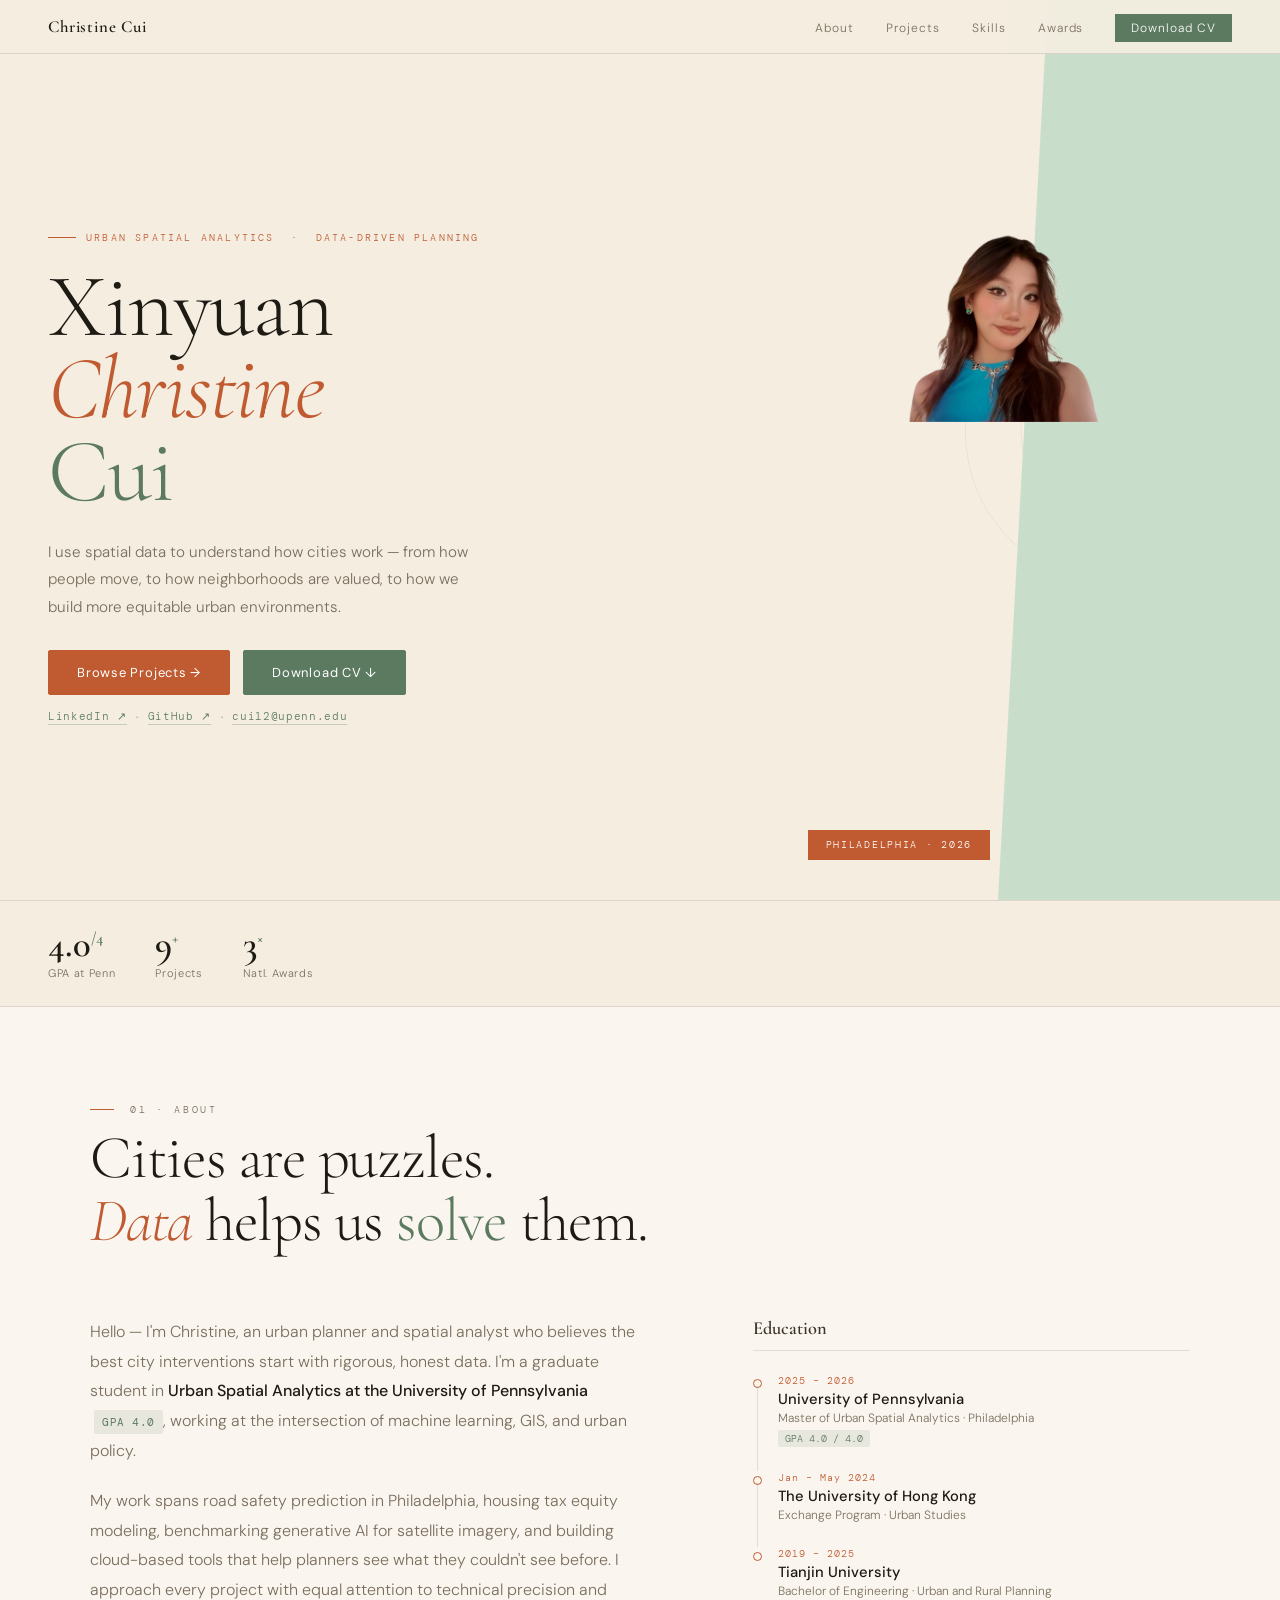
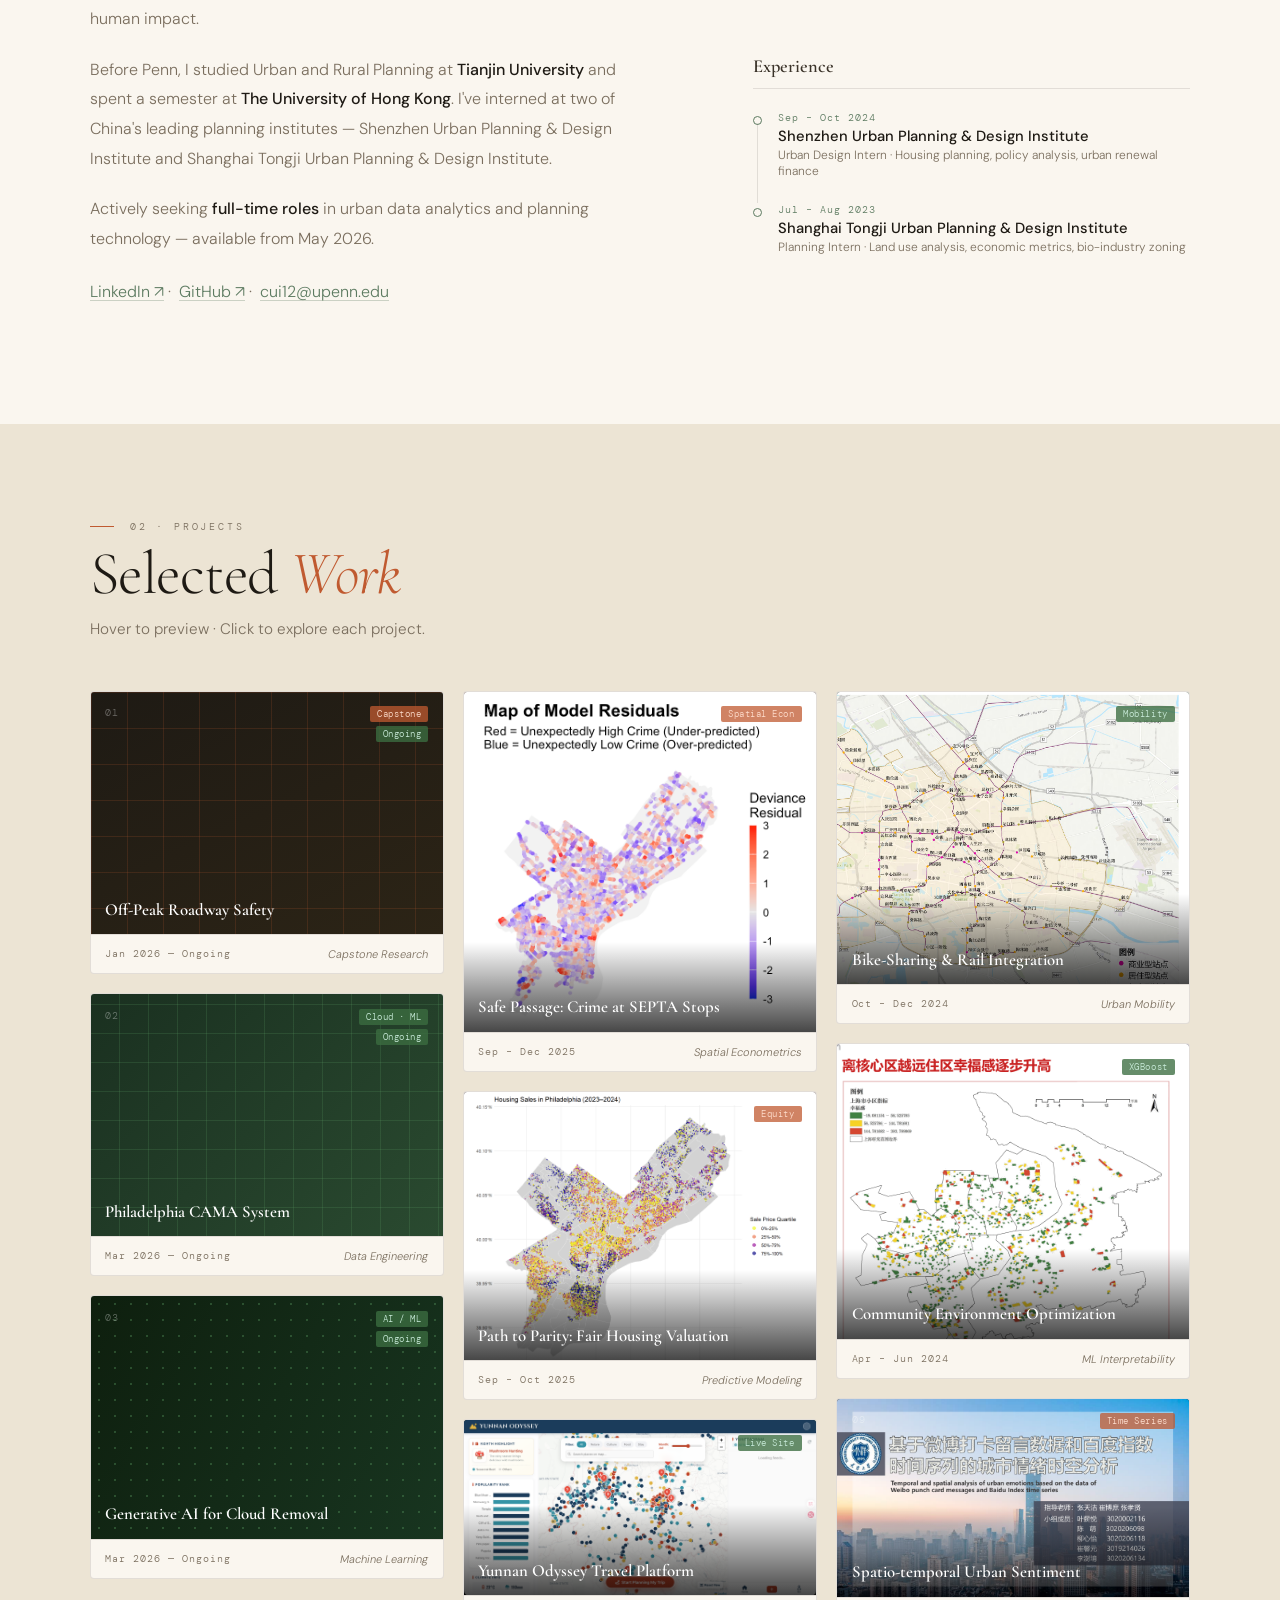
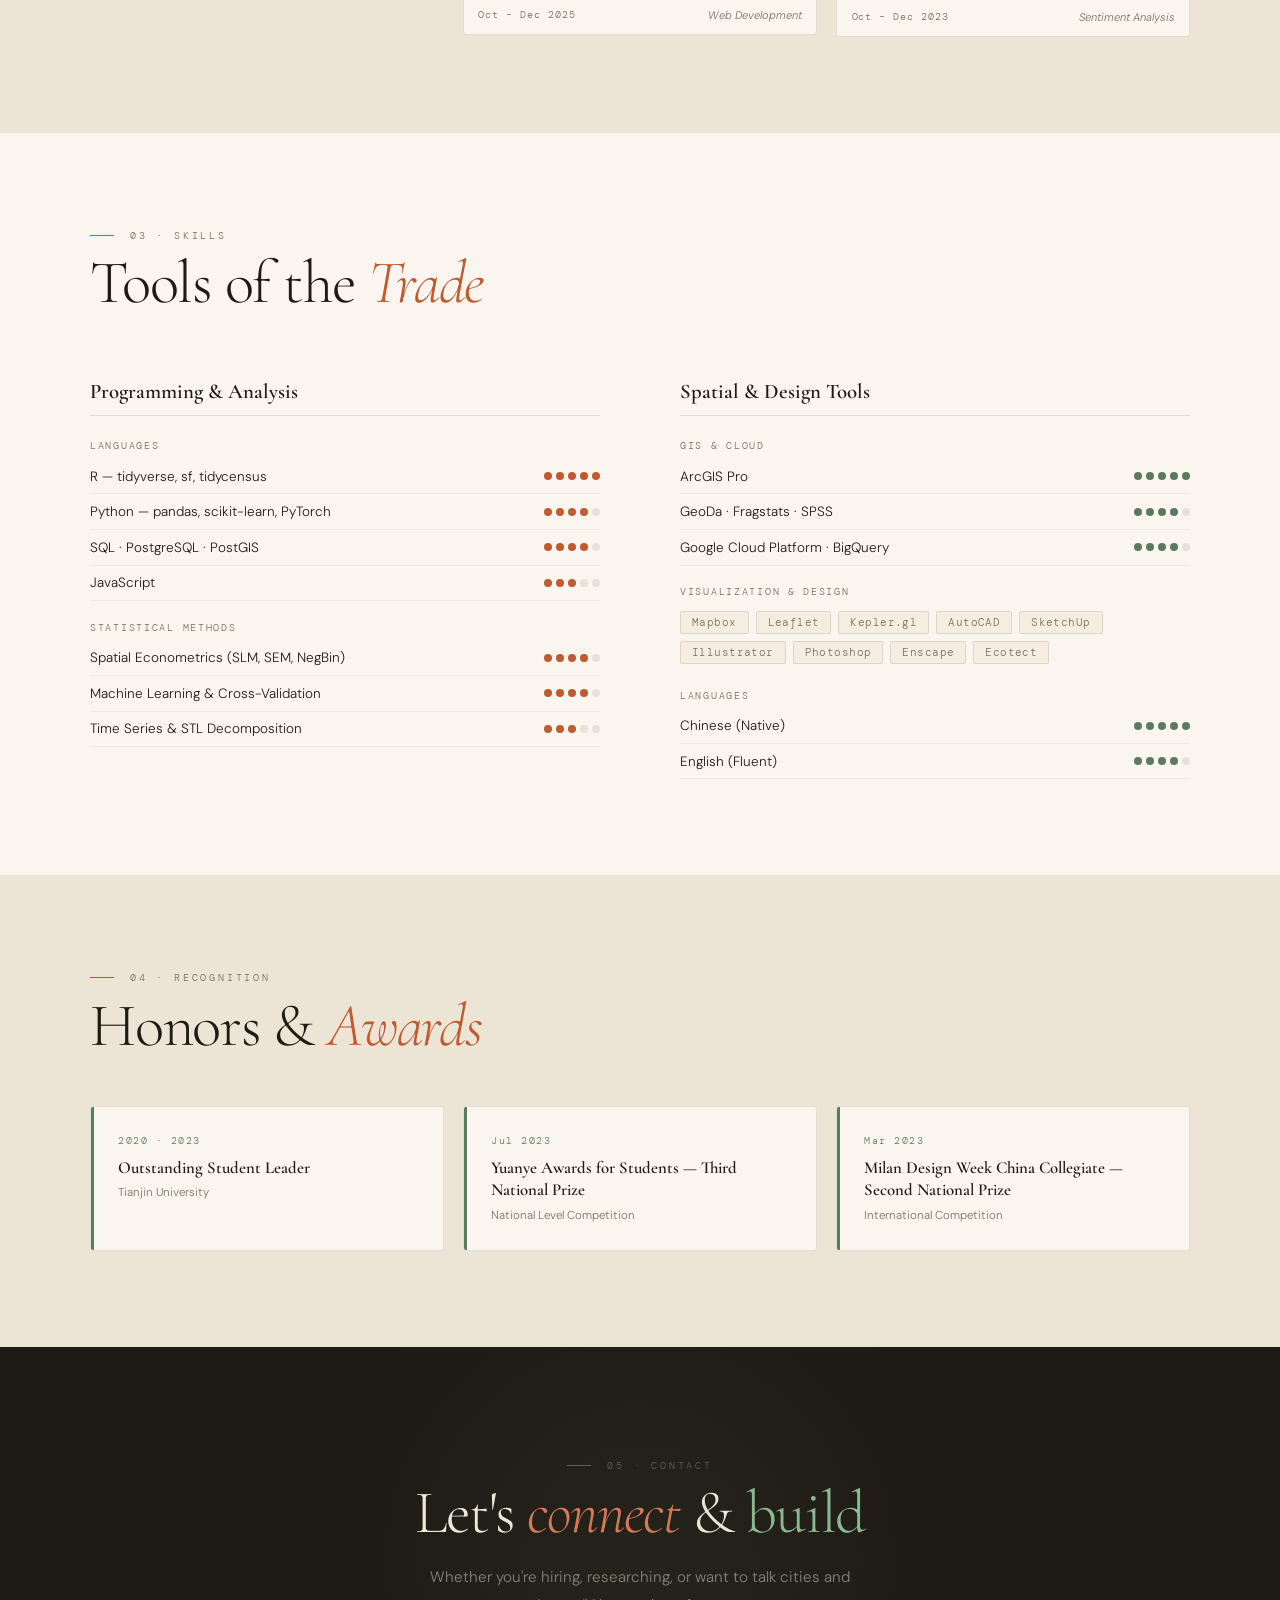
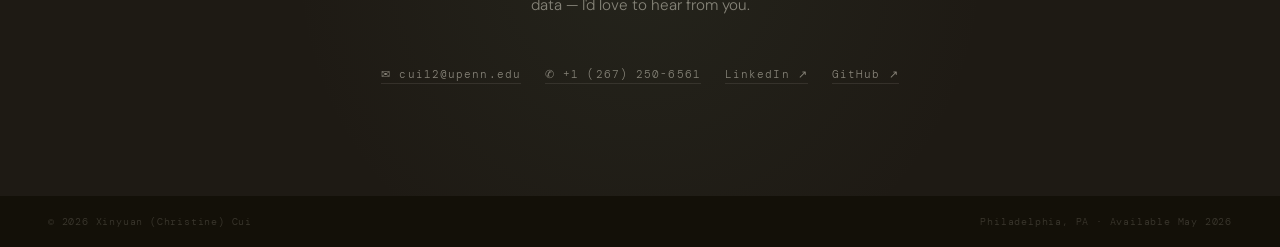
==== commit c609aa51: "Add three project pages with cover images to portfolio (07, 08, 09) - project-bike-sharing.html, pro" ====
--- a/index.html
+++ b/index.html
@@ -335,8 +335,9 @@
       </div>
 
       <!-- PROJECT 07 ─────────────────────────────── -->
-      <div class="proj-card rd1" onclick="window.open('#', '_self')">
+      <div class="proj-card rd1" onclick="window.open('project-bike-sharing.html', '_blank')">
         <div class="card-vis v7">
+          <img src="assets/bike-sharing/crop_station_map.png" alt="Tianjin metro station classification map" class="card-preview-img">
           <div class="card-num">07</div>
           <div class="ctags">
             <span class="ct ct-g">Mobility</span>
@@ -351,7 +352,7 @@
               <span class="ov-chip">First-Mile</span>
               <span class="ov-chip">GIS</span>
             </div>
-            <a href="#" class="ov-link">View Project ↗</a>
+            <a href="project-bike-sharing.html" target="_blank" class="ov-link">View Project ↗</a>
           </div>
         </div>
         <div class="card-foot">
@@ -361,8 +362,9 @@
       </div>
 
       <!-- PROJECT 08 ─────────────────────────────── -->
-      <div class="proj-card rd2" onclick="window.open('#', '_self')">
+      <div class="proj-card rd2" onclick="window.open('城垣杯展示.html', '_blank')">
         <div class="card-vis v8">
+          <img src="map_imgs/crops/sh_happiness_map.png" alt="Shanghai residential happiness distribution map" class="card-preview-img">
           <div class="card-num">08</div>
           <div class="ctags">
             <span class="ct ct-g">XGBoost</span>
@@ -377,7 +379,7 @@
               <span class="ov-chip">SHAP</span>
               <span class="ov-chip">TOPSIS</span>
             </div>
-            <a href="#" class="ov-link">View Project ↗</a>
+            <a href="城垣杯展示.html" target="_blank" class="ov-link">View Project ↗</a>
           </div>
         </div>
         <div class="card-foot">
@@ -387,8 +389,9 @@
       </div>
 
       <!-- PROJECT 09 ─────────────────────────────── -->
-      <div class="proj-card rd3" onclick="window.open('#', '_self')">
+      <div class="proj-card rd3" onclick="window.open('project-weibo-emotion.html', '_blank')">
         <div class="card-vis v9">
+          <img src="assets/weibo-emotion/hero_title.png" alt="Urban emotion spatio-temporal analysis cover" class="card-preview-img">
           <div class="card-num">09</div>
           <div class="ctags">
             <span class="ct ct-r">Time Series</span>
@@ -403,7 +406,7 @@
               <span class="ov-chip">Time Series</span>
               <span class="ov-chip">NLP</span>
             </div>
-            <a href="#" class="ov-link">View Project ↗</a>
+            <a href="project-weibo-emotion.html" target="_blank" class="ov-link">View Project ↗</a>
           </div>
         </div>
         <div class="card-foot">
